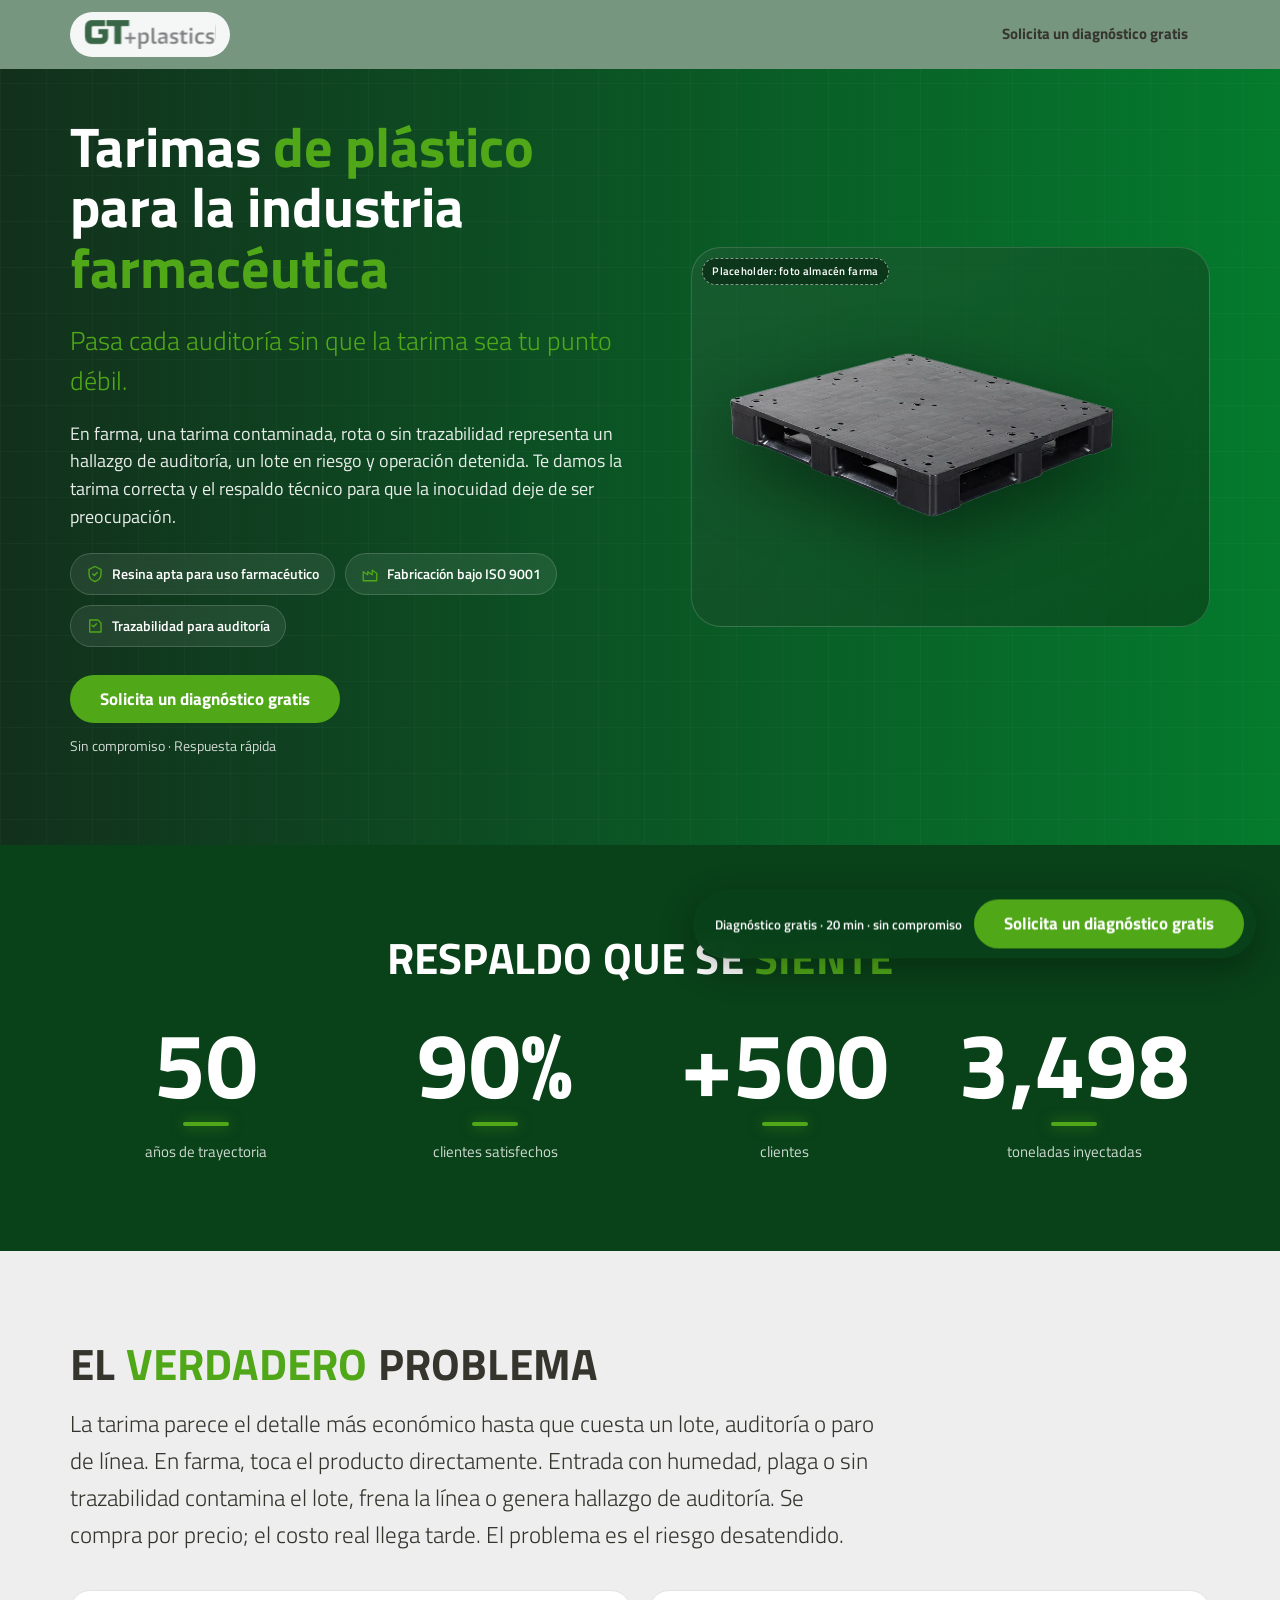
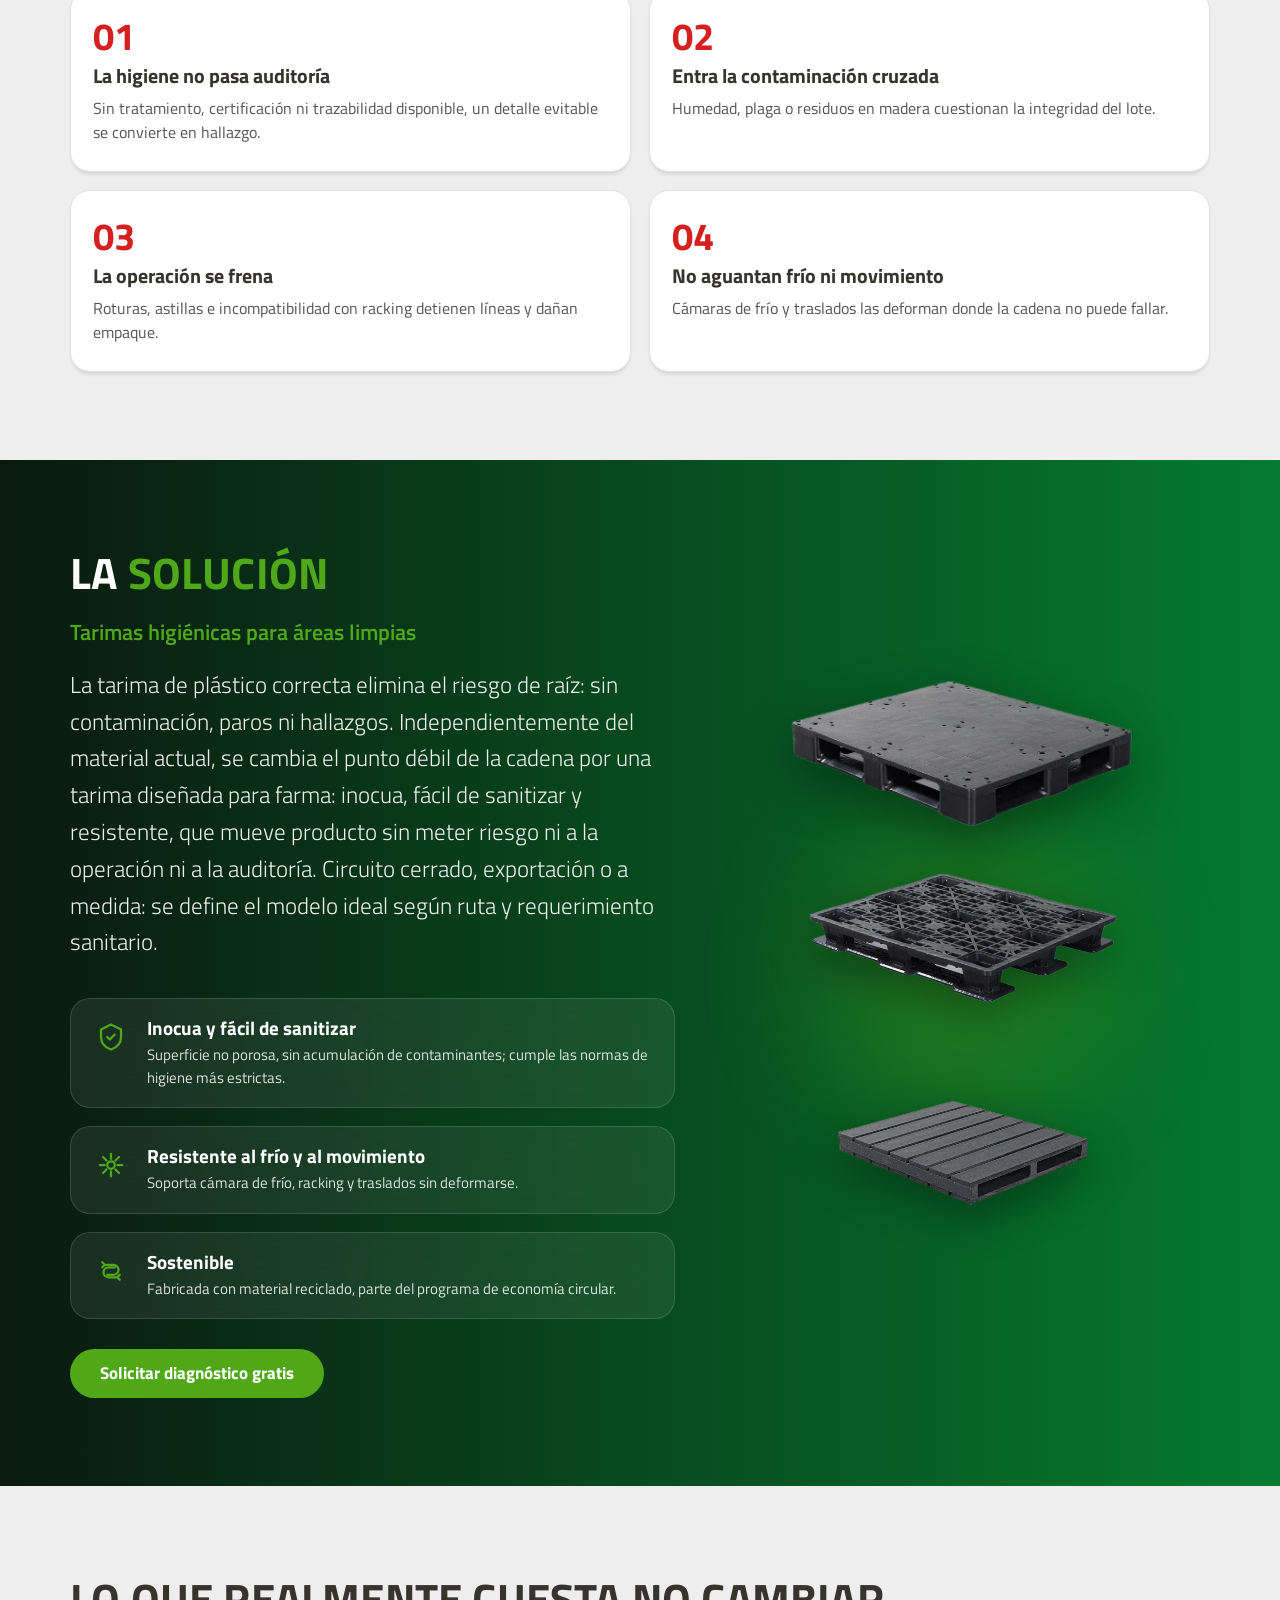
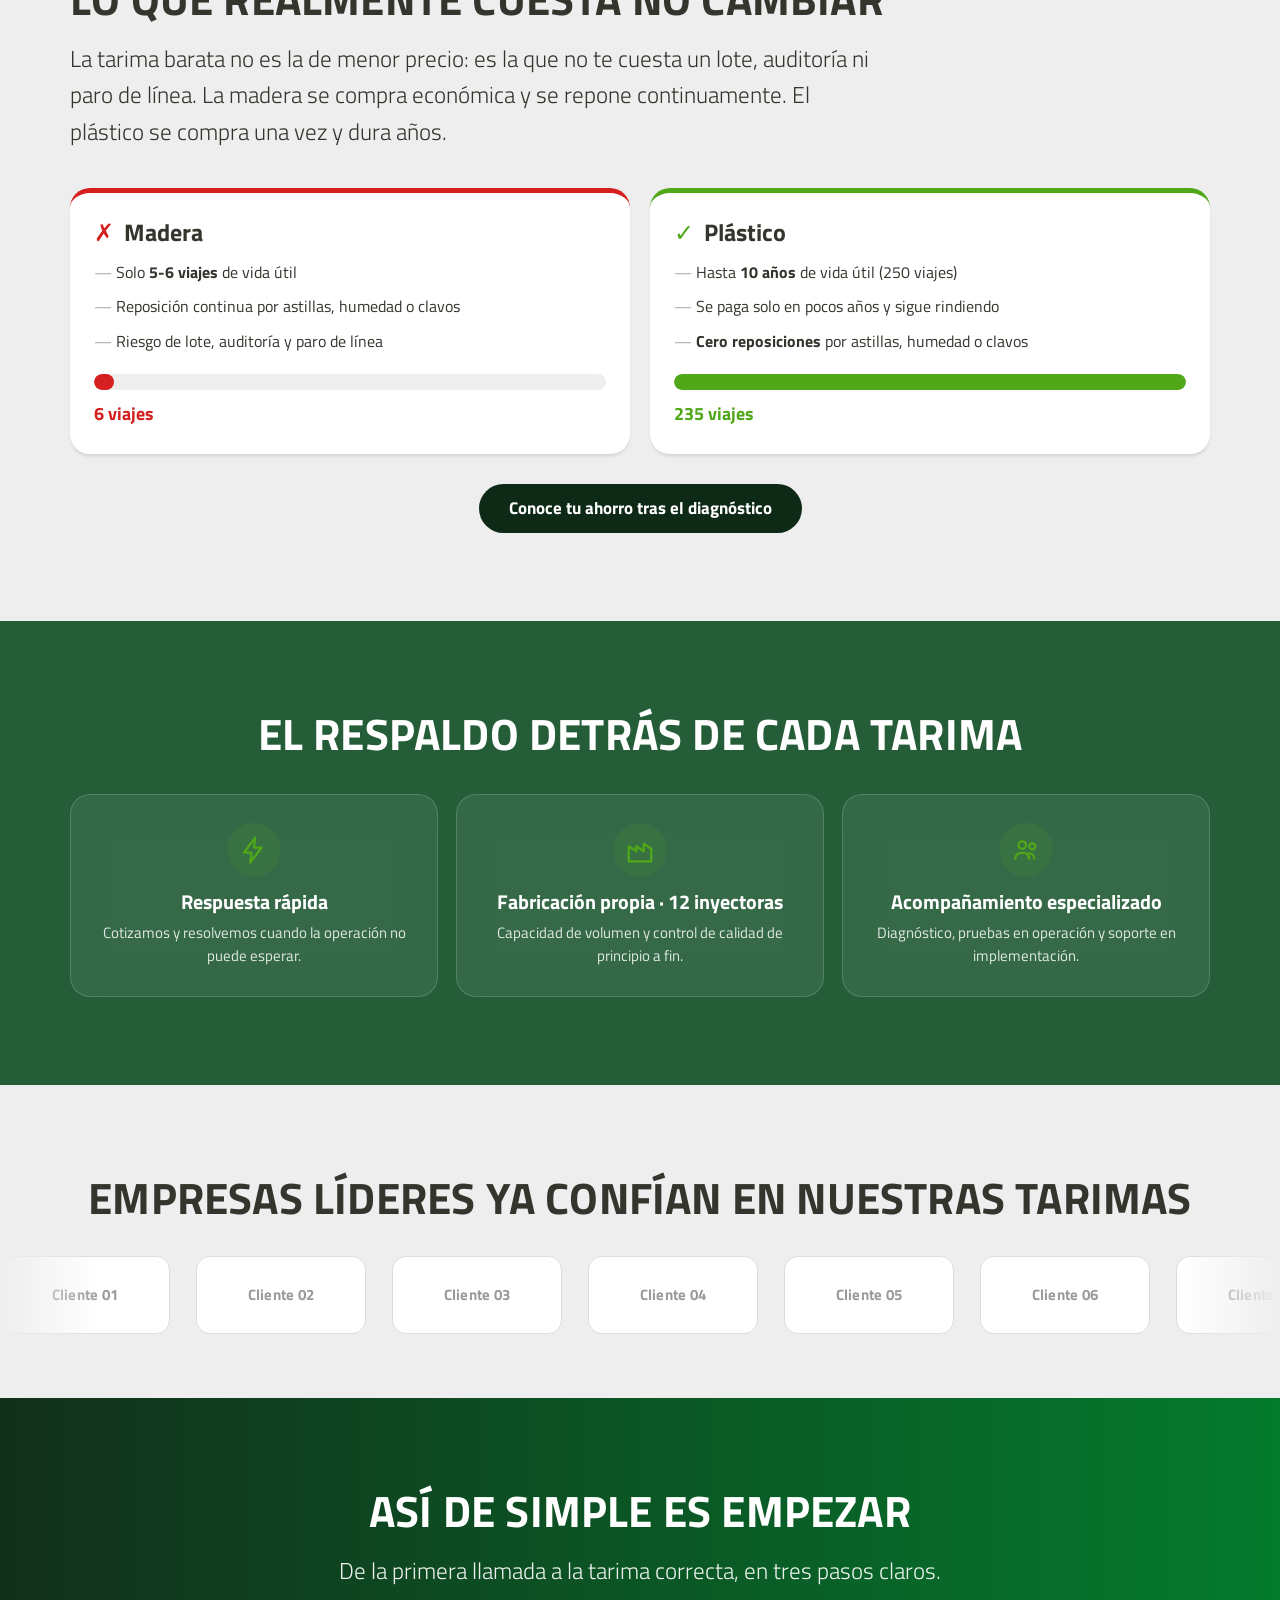
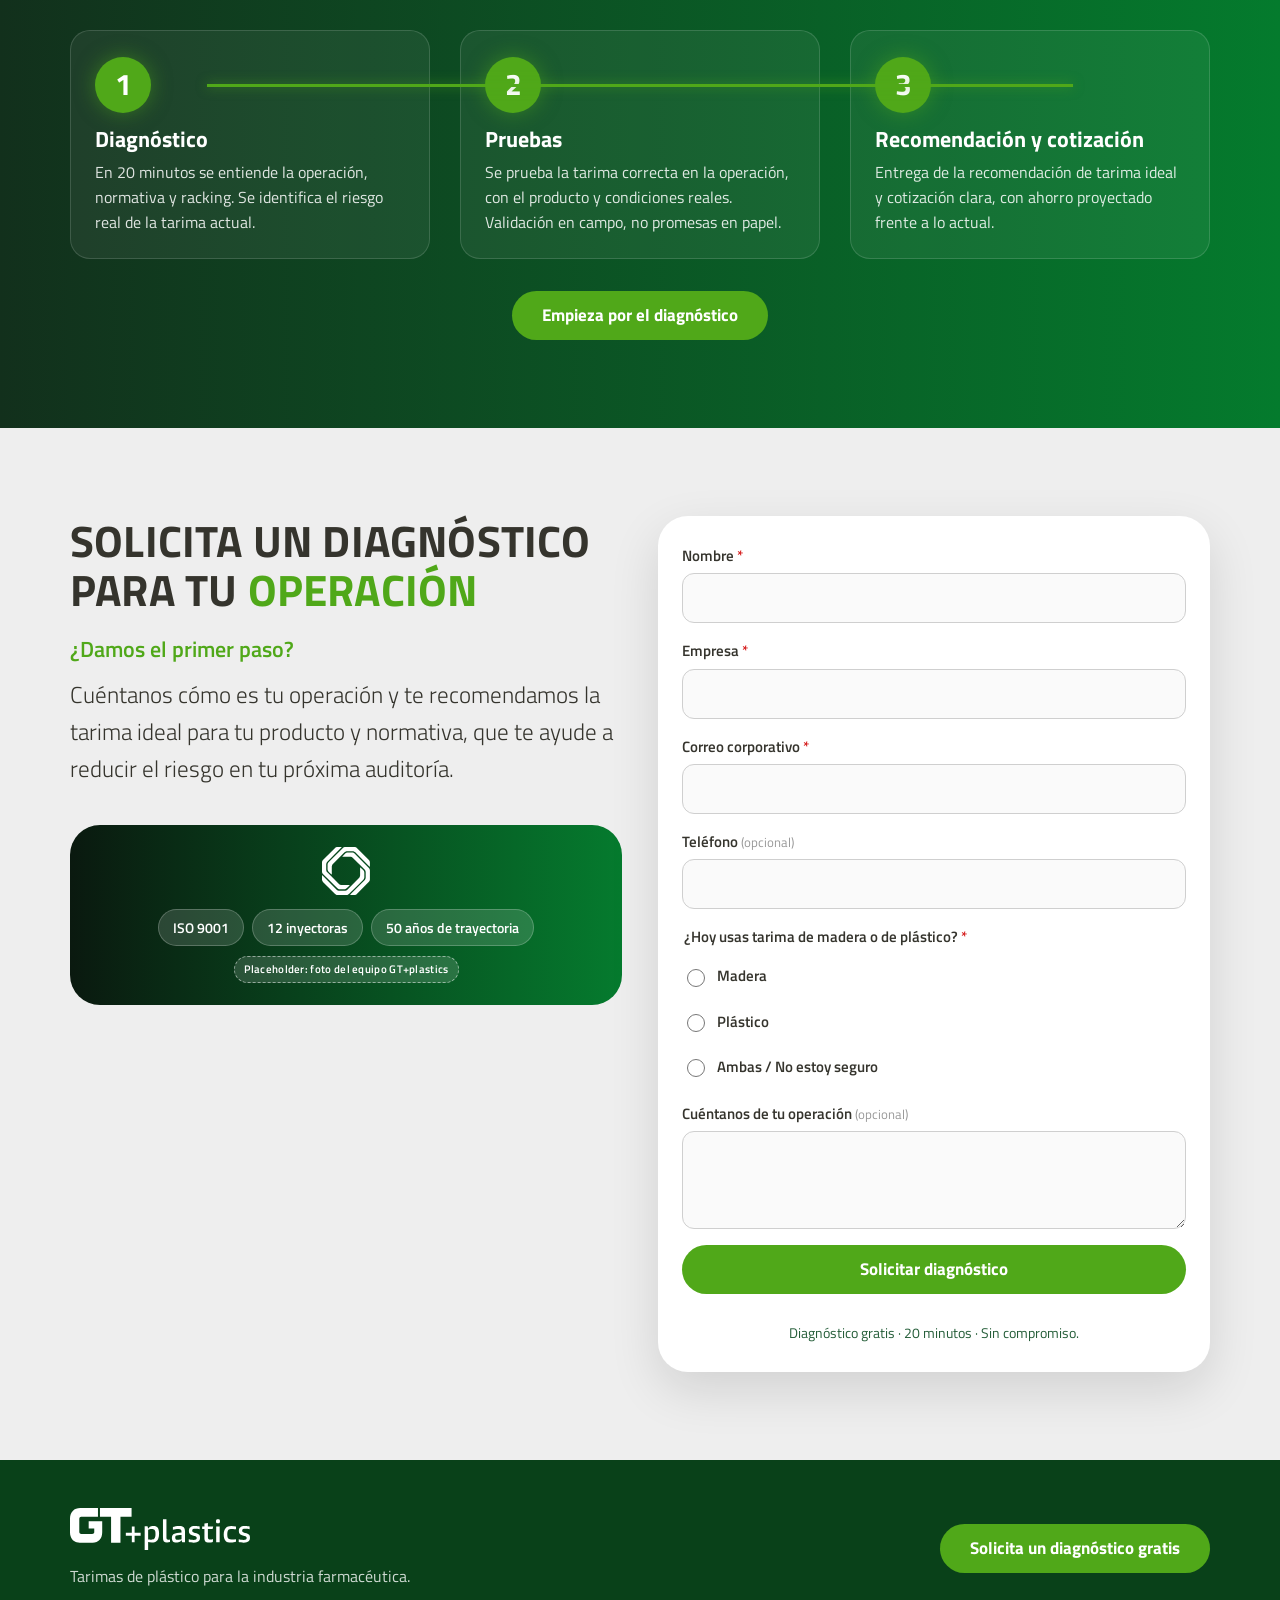
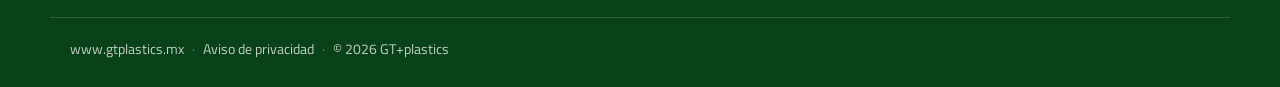
==== index.html @ 56305c07 "Sitio de prueba: gt-plastics-landing-farma" ====
<!DOCTYPE html>
<html lang="es-MX">
<head>
<meta charset="UTF-8">
<meta name="viewport" content="width=device-width, initial-scale=1.0">

<!-- SEO -->
<title>Tarimas de Plástico para Farma | GT+plastics</title>
<meta name="description" content="Tarimas plásticas para farma: inocuas, fáciles de sanitizar y listas para auditoría. Reduce el riesgo en tu operación. Solicita tu diagnóstico gratis.">
<link rel="canonical" href="https://gtplastics.mx/es/tarimas-plasticas-farmaceutica">

<!-- Open Graph / Twitter -->
<meta property="og:type" content="website">
<meta property="og:title" content="Tarimas de Plástico para Farma | GT+plastics">
<meta property="og:description" content="Tarimas plásticas para farma: inocuas, fáciles de sanitizar y listas para auditoría. Reduce el riesgo en tu operación. Solicita tu diagnóstico gratis.">
<meta property="og:url" content="https://gtplastics.mx/es/tarimas-plasticas-farmaceutica">
<!-- OG image PENDIENTE: arte final. Provisional = banner del design system -->
<meta property="og:image" content="https://gtplastics.mx/assets/og-image.png">
<meta property="og:locale" content="es_MX">
<meta name="twitter:card" content="summary_large_image">

<!-- Favicon (isotipo GT Plastics) -->
<link rel="icon" type="image/svg+xml" href="assets/favicon.svg">

<!-- Fuentes -->
<link rel="preconnect" href="https://fonts.googleapis.com">
<link rel="preconnect" href="https://fonts.gstatic.com" crossorigin>
<link href="https://fonts.googleapis.com/css2?family=Titillium+Web:wght@300;400;600;700&display=swap" rel="stylesheet">

<!-- Estilos -->
<link rel="stylesheet" href="assets/styles.css">

<!-- Preload de la tarima del hero (LCP) -->
<link rel="preload" as="image" href="assets/tarima-cerrada.webp" type="image/webp">

<!-- Schema JSON-LD: Organization + Service -->
<script type="application/ld+json">
{
  "@context": "https://schema.org",
  "@graph": [
    {
      "@type": "Organization",
      "name": "GT+plastics",
      "url": "https://gtplastics.mx",
      "logo": "https://gtplastics.mx/assets/logo-header.svg"
    },
    {
      "@type": "Service",
      "name": "Diagnóstico de tarimas para farma",
      "serviceType": "Tarimas de plástico para la industria farmacéutica",
      "provider": { "@type": "Organization", "name": "GT+plastics" },
      "areaServed": { "@type": "Country", "name": "México" }
    }
  ]
}
</script>
</head>
<body>

<!-- ============ HEADER (sticky, translúcido, solo logo + CTA) ============ -->
<header class="site-header" id="site-header">
  <div class="container header-inner">
    <a href="#top" class="header-logo" aria-label="GT+plastics — inicio">
      <img src="assets/logo-header.svg" alt="GT+plastics" width="132" height="29" decoding="async">
    </a>
    <a href="#diagnostico" class="btn btn--pill btn--header js-cta"><span class="btn--header__full">Solicita un diagnóstico gratis</span><span class="btn--header__short">Diagnóstico gratis</span></a>
  </div>
</header>

<main id="top">

  <!-- ===================== 1. HERO (Attention) — OSCURO ===================== -->
  <section class="hero section--dark" id="hero">
    <div class="hero__bg" aria-hidden="true"></div>
    <div class="container hero__grid">
      <div class="hero__copy reveal">
        <!-- H1 semántico con keyword completa; display resalta FARMACÉUTICA -->
        <h1 class="hero__title">
          Tarimas <span class="hl">de plástico</span> para la industria <span class="hl">farmacéutica</span>
        </h1>
        <p class="hero__lead">Pasa cada auditoría sin que la tarima sea tu punto débil.</p>
        <p class="hero__body">
          En farma, una tarima contaminada, rota o sin trazabilidad representa un hallazgo de
          auditoría, un lote en riesgo y operación detenida. Te damos la tarima correcta y el
          respaldo técnico para que la inocuidad deje de ser preocupación.
        </p>

        <ul class="badges" aria-label="Respaldos">
          <li class="badge">
            <svg class="badge__ico" viewBox="0 0 24 24" aria-hidden="true"><path d="M12 2l8 4v6c0 5-3.4 8.4-8 10-4.6-1.6-8-5-8-10V6l8-4z" fill="none" stroke="currentColor" stroke-width="1.8"/><path d="M9 12l2 2 4-4" fill="none" stroke="currentColor" stroke-width="1.8" stroke-linecap="round" stroke-linejoin="round"/></svg>
            Resina apta para uso farmacéutico
          </li>
          <li class="badge">
            <svg class="badge__ico" viewBox="0 0 24 24" aria-hidden="true"><path d="M3 21V9l6 4V9l6 4V7l6 4v10z" fill="none" stroke="currentColor" stroke-width="1.8" stroke-linejoin="round"/></svg>
            Fabricación bajo ISO 9001
          </li>
          <li class="badge">
            <svg class="badge__ico" viewBox="0 0 24 24" aria-hidden="true"><path d="M5 4h11l4 4v12H5z" fill="none" stroke="currentColor" stroke-width="1.8" stroke-linejoin="round"/><path d="M8 11l2 2 4-4" fill="none" stroke="currentColor" stroke-width="1.8" stroke-linecap="round" stroke-linejoin="round"/></svg>
            Trazabilidad para auditoría
          </li>
        </ul>

        <div class="hero__cta">
          <a href="#diagnostico" class="btn btn--pill btn--lima js-cta">Solicita un diagnóstico gratis</a>
          <!-- microcopy nuevo — confirmar -->
          <p class="cta-micro">Sin compromiso · Respuesta rápida</p>
        </div>
      </div>

      <div class="hero__visual reveal">
        <!-- PLACEHOLDER: foto de almacén farmacéutico limpio (no está en design system).
             Mientras, marco verde glassmorphism con la tarima real como héroe. -->
        <div class="hero__photo" role="img" aria-label="Almacén farmacéutico con tarimas de plástico para áreas limpias">
          <span class="ph-tag">Placeholder: foto almacén farma</span>
          <picture>
            <source srcset="assets/tarima-cerrada.webp" type="image/webp">
            <img class="hero__tarima" src="assets/tarima-cerrada.png"
                 alt="Tarima de plástico cerrada para industria farmacéutica"
                 width="640" height="480" decoding="async" fetchpriority="high">
          </picture>
        </div>
      </div>
    </div>
  </section>

  <!-- ===================== 2. STATS (Interest) — OSCURO ===================== -->
  <section class="stats section--dark-solid" aria-labelledby="stats-title">
    <div class="container">
      <h2 id="stats-title" class="section-title section-title--center">RESPALDO QUE SE <span class="hl">SIENTE</span></h2>
      <ul class="stats__grid">
        <li class="stat reveal">
          <span class="stat__num" data-count="50" data-suffix="">0</span>
          <span class="stat__label">años de trayectoria</span>
        </li>
        <li class="stat reveal">
          <span class="stat__num" data-count="90" data-suffix="%">0</span>
          <span class="stat__label">clientes satisfechos</span>
        </li>
        <li class="stat reveal">
          <span class="stat__num" data-count="500" data-prefix="+">0</span>
          <span class="stat__label">clientes</span>
        </li>
        <li class="stat reveal">
          <span class="stat__num" data-count="3500" data-format="thousands">0</span>
          <span class="stat__label">toneladas inyectadas</span>
        </li>
        <!-- PENDIENTE (confirmar con cliente): % tarimas recicladas · nº industrias · nº países.
             No se publican hasta confirmar (regla del blueprint M2). -->
      </ul>
    </div>
  </section>

  <!-- ===================== 3. DOLOR (Interest/Desire) — CLARO ===================== -->
  <section class="pain section--light" aria-labelledby="pain-title">
    <div class="container">
      <h2 id="pain-title" class="section-title reveal">EL <span class="hl">VERDADERO</span> PROBLEMA</h2>
      <p class="lead reveal">
        La tarima parece el detalle más económico hasta que cuesta un lote, auditoría o paro de línea.
        En farma, toca el producto directamente. Entrada con humedad, plaga o sin trazabilidad contamina
        el lote, frena la línea o genera hallazgo de auditoría. Se compra por precio; el costo real llega
        tarde. El problema es el riesgo desatendido.
      </p>

      <div class="cards cards--4">
        <article class="pain-card reveal">
          <span class="pain-card__num">01</span>
          <h3 class="pain-card__title">La higiene no pasa auditoría</h3>
          <p>Sin tratamiento, certificación ni trazabilidad disponible, un detalle evitable se convierte en hallazgo.</p>
        </article>
        <article class="pain-card reveal">
          <span class="pain-card__num">02</span>
          <h3 class="pain-card__title">Entra la contaminación cruzada</h3>
          <p>Humedad, plaga o residuos en madera cuestionan la integridad del lote.</p>
        </article>
        <article class="pain-card reveal">
          <span class="pain-card__num">03</span>
          <h3 class="pain-card__title">La operación se frena</h3>
          <p>Roturas, astillas e incompatibilidad con racking detienen líneas y dañan empaque.</p>
        </article>
        <article class="pain-card reveal">
          <span class="pain-card__num">04</span>
          <h3 class="pain-card__title">No aguantan frío ni movimiento</h3>
          <p>Cámaras de frío y traslados las deforman donde la cadena no puede fallar.</p>
        </article>
      </div>
    </div>
  </section>

  <!-- ===================== 4. SOLUCIÓN (Desire) — OSCURO ===================== -->
  <section class="solution section--grad2" aria-labelledby="sol-title">
    <div class="container solution__grid">
      <div class="solution__copy">
        <h2 id="sol-title" class="section-title reveal">LA <span class="hl">SOLUCIÓN</span></h2>
        <p class="section-subtitle reveal">Tarimas higiénicas para áreas limpias</p>
        <p class="lead lead--on-dark reveal">
          La tarima de plástico correcta elimina el riesgo de raíz: sin contaminación, paros ni hallazgos.
          Independientemente del material actual, se cambia el punto débil de la cadena por una tarima
          diseñada para farma: inocua, fácil de sanitizar y resistente, que mueve producto sin meter riesgo
          ni a la operación ni a la auditoría. Circuito cerrado, exportación o a medida: se define el modelo
          ideal según ruta y requerimiento sanitario.
        </p>

        <div class="benefits">
          <article class="benefit reveal">
            <span class="benefit__ico" aria-hidden="true">
              <svg viewBox="0 0 24 24"><path d="M12 2l8 4v6c0 5-3.4 8.4-8 10-4.6-1.6-8-5-8-10V6l8-4z" fill="none" stroke="currentColor" stroke-width="1.8"/><path d="M9 12l2 2 4-4" fill="none" stroke="currentColor" stroke-width="1.8" stroke-linecap="round" stroke-linejoin="round"/></svg>
            </span>
            <div>
              <h3 class="benefit__title">Inocua y fácil de sanitizar</h3>
              <p>Superficie no porosa, sin acumulación de contaminantes; cumple las normas de higiene más estrictas.</p>
            </div>
          </article>
          <article class="benefit reveal">
            <span class="benefit__ico" aria-hidden="true">
              <svg viewBox="0 0 24 24"><path d="M12 3v4M12 17v4M3 12h4M17 12h4M5.6 5.6l2.8 2.8M15.6 15.6l2.8 2.8M18.4 5.6l-2.8 2.8M8.4 15.6l-2.8 2.8" fill="none" stroke="currentColor" stroke-width="1.8" stroke-linecap="round"/><circle cx="12" cy="12" r="3" fill="none" stroke="currentColor" stroke-width="1.8"/></svg>
            </span>
            <div>
              <h3 class="benefit__title">Resistente al frío y al movimiento</h3>
              <p>Soporta cámara de frío, racking y traslados sin deformarse.</p>
            </div>
          </article>
          <article class="benefit reveal">
            <span class="benefit__ico" aria-hidden="true">
              <svg viewBox="0 0 24 24"><path d="M7 7h7a4 4 0 0 1 0 8H9m-2-8L5 5m2 2L5 9m12 8H10a4 4 0 0 1 0-8h5m2 8l2 2m-2-2l2-2" fill="none" stroke="currentColor" stroke-width="1.8" stroke-linecap="round" stroke-linejoin="round"/></svg>
            </span>
            <div>
              <h3 class="benefit__title">Sostenible</h3>
              <p>Fabricada con material reciclado, parte del programa de economía circular.</p>
            </div>
          </article>
        </div>

        <a href="#diagnostico" class="btn btn--pill btn--lima js-cta reveal">Solicitar diagnóstico gratis</a>
      </div>

      <div class="solution__visual reveal" aria-hidden="false">
        <figure class="tarima-stack">
          <picture>
            <source srcset="assets/tarima-cerrada.webp" type="image/webp">
            <img src="assets/tarima-cerrada.png" alt="Tarima plástica cerrada para circuito cerrado e higiene" width="360" height="270" loading="lazy" decoding="async">
          </picture>
          <picture>
            <source srcset="assets/tarima-calada.webp" type="image/webp">
            <img src="assets/tarima-calada.png" alt="Tarima plástica calada con traversa para exportación" width="360" height="270" loading="lazy" decoding="async">
          </picture>
          <picture>
            <source srcset="assets/tarima-eco.webp" type="image/webp">
            <img src="assets/tarima-eco.png" alt="Ecotarima de plástico reciclado, opción sostenible y a medida" width="360" height="270" loading="lazy" decoding="async">
          </picture>
        </figure>
      </div>
    </div>
  </section>

  <!-- ===================== 5. ROI (Desire) — CLARO ===================== -->
  <section class="roi section--light" aria-labelledby="roi-title">
    <div class="container">
      <h2 id="roi-title" class="section-title reveal">LO QUE REALMENTE CUESTA NO CAMBIAR</h2>
      <p class="lead reveal">
        La tarima barata no es la de menor precio: es la que no te cuesta un lote, auditoría ni paro de
        línea. La madera se compra económica y se repone continuamente. El plástico se compra una vez y dura años.
      </p>

      <div class="roi__compare">
        <div class="roi-col roi-col--bad reveal">
          <h3 class="roi-col__head"><span class="mark mark--x" aria-hidden="true">✗</span> Madera</h3>
          <ul class="roi-list">
            <li>Solo <strong>5-6 viajes</strong> de vida útil</li>
            <li>Reposición continua por astillas, humedad o clavos</li>
            <li>Riesgo de lote, auditoría y paro de línea</li>
          </ul>
          <div class="roi-bar" aria-hidden="true"><span class="roi-bar__fill roi-bar__fill--wood" data-bar="6"></span></div>
          <p class="roi-bar__cap"><span class="roi-bar__cap-num" data-count="6">0</span> viajes</p>
        </div>

        <div class="roi-col roi-col--good reveal">
          <h3 class="roi-col__head"><span class="mark mark--check" aria-hidden="true">✓</span> Plástico</h3>
          <ul class="roi-list">
            <li>Hasta <strong>10 años</strong> de vida útil (250 viajes)</li>
            <li>Se paga solo en pocos años y sigue rindiendo</li>
            <li><strong>Cero reposiciones</strong> por astillas, humedad o clavos</li>
          </ul>
          <div class="roi-bar" aria-hidden="true"><span class="roi-bar__fill roi-bar__fill--plastic" data-bar="250"></span></div>
          <p class="roi-bar__cap"><span class="roi-bar__cap-num" data-count="250">0</span> viajes</p>
        </div>
      </div>

      <div class="roi__cta reveal">
        <a href="#diagnostico" class="btn btn--pill btn--dark js-cta">Conoce tu ahorro tras el diagnóstico</a>
      </div>
    </div>
  </section>

  <!-- ===================== 6. RESPALDO DE FÁBRICA (Desire) — OSCURO ===================== -->
  <section class="backing section--dark-medium" aria-labelledby="back-title">
    <div class="container">
      <h2 id="back-title" class="section-title section-title--center reveal">EL RESPALDO DETRÁS DE CADA TARIMA</h2>
      <div class="cards cards--3">
        <article class="glass-card reveal">
          <span class="glass-card__ico" aria-hidden="true">
            <svg viewBox="0 0 24 24"><path d="M13 2L4 14h6l-1 8 9-12h-6l1-8z" fill="none" stroke="currentColor" stroke-width="1.8" stroke-linejoin="round"/></svg>
          </span>
          <h3 class="glass-card__title">Respuesta rápida</h3>
          <p>Cotizamos y resolvemos cuando la operación no puede esperar.</p>
        </article>
        <article class="glass-card reveal">
          <span class="glass-card__ico" aria-hidden="true">
            <svg viewBox="0 0 24 24"><path d="M3 21V9l6 4V9l6 4V7l6 4v10z" fill="none" stroke="currentColor" stroke-width="1.8" stroke-linejoin="round"/></svg>
          </span>
          <h3 class="glass-card__title">Fabricación propia · 12 inyectoras</h3>
          <p>Capacidad de volumen y control de calidad de principio a fin.</p>
        </article>
        <article class="glass-card reveal">
          <span class="glass-card__ico" aria-hidden="true">
            <svg viewBox="0 0 24 24"><circle cx="9" cy="8" r="3" fill="none" stroke="currentColor" stroke-width="1.8"/><circle cx="17" cy="9" r="2.4" fill="none" stroke="currentColor" stroke-width="1.8"/><path d="M3.5 19c0-3 2.5-5 5.5-5s5.5 2 5.5 5M14.5 14.5c2.4.3 4 2.3 4 4.5" fill="none" stroke="currentColor" stroke-width="1.8" stroke-linecap="round"/></svg>
          </span>
          <h3 class="glass-card__title">Acompañamiento especializado</h3>
          <p>Diagnóstico, pruebas en operación y soporte en implementación.</p>
        </article>
      </div>
    </div>
  </section>

  <!-- ===================== 7. CLIENTES (Desire / prueba social) — CLARO ===================== -->
  <section class="clients section--light" aria-labelledby="clients-title">
    <div class="container">
      <h2 id="clients-title" class="section-title section-title--center reveal">Empresas líderes ya confían en nuestras tarimas</h2>
    </div>
    <!-- PLACEHOLDER: logos de clientes reales (6-10) PENDIENTES de confirmar con cliente.
         Marquee con slots en gris hasta recibirlos. -->
    <div class="marquee" aria-label="Clientes (logos de muestra — pendientes de confirmar)">
      <div class="marquee__track">
        <span class="logo-slot">Cliente 01</span>
        <span class="logo-slot">Cliente 02</span>
        <span class="logo-slot">Cliente 03</span>
        <span class="logo-slot">Cliente 04</span>
        <span class="logo-slot">Cliente 05</span>
        <span class="logo-slot">Cliente 06</span>
        <span class="logo-slot">Cliente 07</span>
        <span class="logo-slot">Cliente 08</span>
        <!-- duplicado para loop continuo -->
        <span class="logo-slot" aria-hidden="true">Cliente 01</span>
        <span class="logo-slot" aria-hidden="true">Cliente 02</span>
        <span class="logo-slot" aria-hidden="true">Cliente 03</span>
        <span class="logo-slot" aria-hidden="true">Cliente 04</span>
        <span class="logo-slot" aria-hidden="true">Cliente 05</span>
        <span class="logo-slot" aria-hidden="true">Cliente 06</span>
        <span class="logo-slot" aria-hidden="true">Cliente 07</span>
        <span class="logo-slot" aria-hidden="true">Cliente 08</span>
      </div>
    </div>
  </section>

  <!-- ===================== 8. PROCESO (Action) — OSCURO ===================== -->
  <section class="process section--grad1" aria-labelledby="proc-title">
    <div class="container">
      <h2 id="proc-title" class="section-title section-title--center reveal">ASÍ DE SIMPLE ES EMPEZAR</h2>
      <p class="lead lead--on-dark lead--center reveal">De la primera llamada a la tarima correcta, en tres pasos claros.</p>

      <ol class="steps">
        <li class="step reveal">
          <span class="step__num">1</span>
          <h3 class="step__title">Diagnóstico</h3>
          <p>En 20 minutos se entiende la operación, normativa y racking. Se identifica el riesgo real de la tarima actual.</p>
        </li>
        <li class="step reveal">
          <span class="step__num">2</span>
          <h3 class="step__title">Pruebas</h3>
          <p>Se prueba la tarima correcta en la operación, con el producto y condiciones reales. Validación en campo, no promesas en papel.</p>
        </li>
        <li class="step reveal">
          <span class="step__num">3</span>
          <h3 class="step__title">Recomendación y cotización</h3>
          <p>Entrega de la recomendación de tarima ideal y cotización clara, con ahorro proyectado frente a lo actual.</p>
        </li>
      </ol>

      <div class="process__cta reveal">
        <a href="#diagnostico" class="btn btn--pill btn--lima js-cta">Empieza por el diagnóstico</a>
      </div>
    </div>
  </section>

  <!-- ===================== 9. FORMULARIO (Action) — CLARO ===================== -->
  <section class="form-section section--light" id="diagnostico" aria-labelledby="form-title">
    <div class="container form-grid">
      <div class="form-copy reveal">
        <h2 id="form-title" class="section-title">SOLICITA UN DIAGNÓSTICO PARA TU <span class="hl">OPERACIÓN</span></h2>
        <p class="form-subtitle">¿Damos el primer paso?</p>
        <p class="lead">
          Cuéntanos cómo es tu operación y te recomendamos la tarima ideal para tu producto y normativa,
          que te ayude a reducir el riesgo en tu próxima auditoría.
        </p>

        <!-- Mientras no hay foto del personal: banda verde + isotipo + badges de respaldo -->
        <!-- PLACEHOLDER: foto del personal de GT+plastics (confirmar disponibilidad) -->
        <div class="form-aside">
          <img src="assets/favicon.svg" alt="" width="48" height="48" class="form-aside__iso" aria-hidden="true">
          <ul class="form-aside__badges">
            <li>ISO 9001</li>
            <li>12 inyectoras</li>
            <li>50 años de trayectoria</li>
          </ul>
          <span class="ph-tag ph-tag--inline">Placeholder: foto del equipo GT+plastics</span>
        </div>
      </div>

      <div class="form-card reveal">
        <!-- HubSpot Portal ID / Form ID PENDIENTE.
             Cuando exista el portal, reemplazar este <form> por el embed de HubSpot.
             El campo de calificación mapea a la propiedad HubSpot: tipo_de_tarima_actual -->
        <form id="diagnostico-form" class="diag-form" novalidate>
          <div class="field">
            <label for="f-nombre">Nombre <span class="req">*</span></label>
            <input type="text" id="f-nombre" name="nombre" autocomplete="name" required>
          </div>
          <div class="field">
            <label for="f-empresa">Empresa <span class="req">*</span></label>
            <input type="text" id="f-empresa" name="empresa" autocomplete="organization" required>
          </div>
          <div class="field">
            <label for="f-email">Correo corporativo <span class="req">*</span></label>
            <input type="email" id="f-email" name="email" autocomplete="email" required>
          </div>
          <div class="field">
            <label for="f-telefono">Teléfono <span class="opt">(opcional)</span></label>
            <input type="tel" id="f-telefono" name="telefono" autocomplete="tel">
          </div>

          <fieldset class="field field--radio">
            <legend>¿Hoy usas tarima de madera o de plástico? <span class="req">*</span></legend>
            <label class="radio"><input type="radio" name="tipo_de_tarima_actual" value="madera" required> Madera</label>
            <label class="radio"><input type="radio" name="tipo_de_tarima_actual" value="plastico"> Plástico</label>
            <label class="radio"><input type="radio" name="tipo_de_tarima_actual" value="ambas_no_seguro"> Ambas / No estoy seguro</label>
          </fieldset>

          <div class="field">
            <label for="f-mensaje">Cuéntanos de tu operación <span class="opt">(opcional)</span></label>
            <textarea id="f-mensaje" name="mensaje" rows="3"></textarea>
          </div>

          <button type="submit" class="btn btn--pill btn--lima btn--block">Solicitar diagnóstico</button>
          <!-- microcopy nuevo — confirmar -->
          <p class="cta-micro cta-micro--dark">Diagnóstico gratis · 20 minutos · Sin compromiso.</p>

          <p class="form-status" id="form-status" role="status" aria-live="polite" hidden></p>
        </form>
      </div>
    </div>
  </section>

</main>

<!-- ===================== FOOTER — OSCURO ===================== -->
<footer class="site-footer section--dark-solid">
  <div class="container footer-grid">
    <div class="footer-brand">
      <!-- Logo GT Plastics en BLANCO (versión del design system) sobre fondo oscuro -->
      <img src="assets/logo-gtplastics-blanco.svg" alt="GT+plastics" width="180" height="42">
      <p class="footer-tagline">Tarimas de plástico para la industria farmacéutica.</p>
    </div>
    <div class="footer-cta">
      <a href="#diagnostico" class="btn btn--pill btn--lima js-cta">Solicita un diagnóstico gratis</a>
    </div>
  </div>
  <div class="container footer-bottom">
    <a href="https://www.gtplastics.mx" class="footer-link">www.gtplastics.mx</a>
    <span class="footer-sep" aria-hidden="true">·</span>
    <!-- Enlace de aviso de privacidad PENDIENTE de URL real -->
    <a href="#" class="footer-link">Aviso de privacidad</a>
    <span class="footer-sep" aria-hidden="true">·</span>
    <span class="footer-copy">© <span id="year">2026</span> GT+plastics</span>
  </div>
</footer>

<!-- Sticky CTA (móvil: barra inferior / desktop: botón flotante) -->
<div class="sticky-cta" id="sticky-cta" hidden>
  <span class="sticky-cta__text">Diagnóstico gratis · 20 min · sin compromiso</span>
  <a href="#diagnostico" class="btn btn--pill btn--lima js-cta">Solicita un diagnóstico gratis</a>
</div>

<script src="assets/script.js" defer></script>
</body>
</html>
---- assets/styles.css ----
/* ============================================================
   GT+plastics — Landing Farma · estilos (mobile-first)
   Tokens del design system GT Plastics (Figma RzJPTqoQQEU1ja8iRhTpJf)
   ============================================================ */

:root {
  /* Paleta */
  --gt-verde-oscuro: #094119;
  --gt-verde-medio:  #245D38;
  --gt-acento:       #50A819;
  --gt-blanco:       #FFFFFF;
  --gt-gris-oscuro:  #35342D;
  --gt-gris-claro:   #EEEEEE;
  --gt-verde-profundo:#12301C;
  --gt-verde-cta-fill:#0F2917;
  --gt-rojo-negativo:#D61F1F;

  --gt-grad-fondo-1: linear-gradient(-90deg, #047B2D 0%, #12301C 100%);
  --gt-grad-fondo-2: linear-gradient(90deg, #0A190F 0%, #057B2E 100%);

  --gt-font: 'Titillium Web', system-ui, -apple-system, Segoe UI, Roboto, sans-serif;
  --gt-radius-sm: 20px;
  --gt-radius-md: 30px;
  --gt-radius-pill: 50px;
  --gt-shadow-card: 0 4px 4px -2px rgba(19,25,39,.08), 0 2px 4px -2px rgba(19,25,39,.12);

  --maxw: 1180px;
}

/* ---------- Reset ligero ---------- */
*, *::before, *::after { box-sizing: border-box; }
html { scroll-behavior: smooth; -webkit-text-size-adjust: 100%; }
body {
  margin: 0;
  font-family: var(--gt-font);
  font-weight: 400;
  font-size: 18px;
  line-height: 1.55;
  color: var(--gt-gris-oscuro);
  background: var(--gt-blanco);
  overflow-x: hidden;
}
img { max-width: 100%; height: auto; display: block; }
a { color: inherit; text-decoration: none; }
ul, ol { margin: 0; padding: 0; list-style: none; }
h1, h2, h3 { margin: 0 0 .4em; line-height: 1.12; font-weight: 700; }
p { margin: 0 0 1em; }

.container { width: 100%; max-width: var(--maxw); margin-inline: auto; padding-inline: 20px; }

/* Palabra clave resaltada */
.hl { color: var(--gt-acento); }

/* ---------- Secciones / fondos ---------- */
section { padding-block: 64px; position: relative; }
.section--dark        { background: var(--gt-grad-fondo-1); color: #fff; }
.section--dark-solid  { background: var(--gt-verde-oscuro); color: #fff; }
.section--dark-medium { background: var(--gt-verde-medio); color: #fff; }
.section--grad1       { background: var(--gt-grad-fondo-1); color: #fff; }
.section--grad2       { background: var(--gt-grad-fondo-2); color: #fff; }
.section--light       { background: var(--gt-gris-claro); color: var(--gt-gris-oscuro); }

.section-title {
  font-size: clamp(28px, 4.6vw, 44px);
  letter-spacing: .2px;
  text-transform: uppercase;
}
.section-title--center { text-align: center; }
.section-subtitle { font-weight: 600; color: var(--gt-acento); margin-bottom: .8em; font-size: clamp(18px,2.4vw,22px); }

.lead {
  font-weight: 300;
  font-size: clamp(18px, 2.4vw, 23px);
  line-height: 1.6;
  max-width: 62ch;
  margin-bottom: 1.6em;
}
.lead--on-dark { color: rgba(255,255,255,.92); }
.lead--center { margin-inline: auto; text-align: center; }

/* ---------- Botones píldora ---------- */
.btn {
  display: inline-flex; align-items: center; justify-content: center;
  gap: .5em;
  font-family: var(--gt-font); font-weight: 700; font-size: 17px;
  line-height: 1.1; text-align: center;
  border: 0; cursor: pointer;
  padding: 15px 30px;
  border-radius: var(--gt-radius-pill);
  transition: transform .18s ease, box-shadow .18s ease, background-color .18s ease, filter .18s ease;
  -webkit-tap-highlight-color: transparent;
}
.btn--pill { border-radius: var(--gt-radius-pill); }
.btn--lima { background: var(--gt-acento); color: #fff; }
.btn--lima:hover, .btn--lima:focus-visible {
  filter: brightness(1.07);
  box-shadow: 0 0 0 4px rgba(80,168,25,.28), 0 8px 22px rgba(80,168,25,.35);
  transform: translateY(-1px) scale(1.03);
}
.btn--dark { background: var(--gt-verde-cta-fill); color: #fff; }
.btn--dark:hover, .btn--dark:focus-visible { background: var(--gt-verde-oscuro); transform: translateY(-1px) scale(1.03); box-shadow: var(--gt-shadow-card); }
.btn--header { padding: 11px 22px; font-size: 15px; white-space: nowrap; }
/* Móvil: etiqueta corta + padding compacto para no romper a 1 línea (≤390px) */
.btn--header__full { display: none; }
.btn--header__short { display: inline; }
@media (max-width: 400px) { .btn--header { padding: 10px 16px; font-size: 14px; } }
@media (min-width: 480px) {
  .btn--header__full { display: inline; }
  .btn--header__short { display: none; }
}
.btn--block { width: 100%; }
.btn:focus-visible { outline: 3px solid #fff; outline-offset: 2px; }
.section--light .btn:focus-visible { outline-color: var(--gt-verde-oscuro); }

.cta-micro { font-size: 14px; opacity: .82; margin: 12px 0 0; font-weight: 400; }
.cta-micro--dark { color: var(--gt-verde-medio); opacity: 1; text-align: center; }

/* ---------- Header ---------- */
.site-header {
  position: sticky; top: 0; z-index: 50;
  background: rgba(9,65,25,.55);
  backdrop-filter: blur(12px); -webkit-backdrop-filter: blur(12px);
  transition: background-color .25s ease, box-shadow .25s ease;
}
.header-inner { display: flex; align-items: center; justify-content: space-between; gap: 12px; padding-block: 12px; }
.header-logo { display: inline-flex; background: rgba(255,255,255,.92); padding: 8px 14px; border-radius: 40px; }
.header-logo img { width: 120px; height: auto; }
/* Al pasar a fondo claro (scrolled) */
.site-header.is-light { background: rgba(255,255,255,.92); box-shadow: 0 2px 14px rgba(0,0,0,.08); }
.site-header.is-light .header-logo { background: transparent; padding: 8px 0; }

/* ---------- 1. HERO ---------- */
.hero { padding-top: 48px; overflow: hidden; }
.hero__bg {
  position: absolute; inset: -10% 0; pointer-events: none; opacity: .5;
  /* Rejilla técnica generada en CSS (ligera, sin pedir un SVG de 300KB) */
  background-image:
    linear-gradient(rgba(255,255,255,.06) 1px, transparent 1px),
    linear-gradient(90deg, rgba(255,255,255,.06) 1px, transparent 1px);
  background-size: 46px 46px;
  will-change: transform;
}
.hero__grid { display: grid; gap: 36px; position: relative; }
.hero__title { font-size: clamp(32px, 7vw, 56px); line-height: 1.08; text-transform: none; }
.hero__lead { font-weight: 300; font-size: clamp(19px,3vw,26px); color: var(--gt-acento); margin-bottom: .7em; }
.hero__body { font-weight: 400; color: rgba(255,255,255,.9); max-width: 56ch; }

.badges { display: flex; flex-wrap: wrap; gap: 10px; margin: 22px 0 28px; }
.badge {
  display: inline-flex; align-items: center; gap: 8px;
  font-size: 14px; font-weight: 600;
  padding: 9px 15px; border-radius: 40px;
  background: rgba(255,255,255,.08);
  border: 1px solid rgba(255,255,255,.16);
  backdrop-filter: blur(10px); -webkit-backdrop-filter: blur(10px);
  color: #fff;
}
.badge__ico { width: 18px; height: 18px; color: var(--gt-acento); flex: none; }
.hero__cta { margin-top: 6px; }

.hero__photo {
  position: relative;
  border-radius: var(--gt-radius-md);
  background: linear-gradient(135deg, rgba(36,93,56,.5), rgba(9,65,25,.7));
  border: 1px solid rgba(255,255,255,.16);
  padding: 28px;
  display: grid; place-items: center;
  min-height: 280px;
  overflow: hidden;
}
.hero__tarima { max-width: 88%; filter: drop-shadow(0 22px 36px rgba(0,0,0,.45)); }

.ph-tag {
  position: absolute; top: 10px; left: 10px; z-index: 2;
  font-size: 11px; font-weight: 600; letter-spacing: .3px;
  background: rgba(0,0,0,.4); color: #fff; padding: 4px 9px; border-radius: 20px;
  border: 1px dashed rgba(255,255,255,.5);
}
.ph-tag--inline { position: static; display: inline-block; background: rgba(9,65,25,.12); color: var(--gt-verde-oscuro); border-color: rgba(9,65,25,.4); margin-top: 10px; }

/* ---------- 2. STATS ---------- */
.stats__grid { display: grid; grid-template-columns: repeat(2, 1fr); gap: 30px 18px; margin-top: 36px; }
.stat { text-align: center; }
.stat__num {
  display: inline-block; font-weight: 700; line-height: 1;
  font-size: clamp(44px, 11vw, 92px);
  color: #fff;
  position: relative;
}
.stat__num::after {
  content: ""; display: block; width: 46px; height: 4px; margin: 12px auto 0;
  background: var(--gt-acento); border-radius: 4px;
  box-shadow: 0 0 14px rgba(80,168,25,.7);
}
.stat__label { display: block; margin-top: 14px; font-size: 15px; color: rgba(255,255,255,.8); }
.stat__num .hl { color: var(--gt-acento); }

/* ---------- 3. DOLOR ---------- */
.cards { display: grid; gap: 18px; margin-top: 36px; }
.cards--4 { grid-template-columns: 1fr; }
.pain-card {
  background: #fff; border-radius: var(--gt-radius-sm);
  padding: 26px 22px; box-shadow: var(--gt-shadow-card);
  border: 1px solid #e3e3e3;
  transition: transform .2s ease, box-shadow .2s ease, border-color .2s ease;
}
.pain-card:hover { transform: translateY(-5px); box-shadow: 0 14px 30px rgba(0,0,0,.12); border-color: var(--gt-acento); }
.pain-card__num { font-size: 38px; font-weight: 700; color: var(--gt-rojo-negativo); line-height: 1; display: block; margin-bottom: 10px; }
.pain-card__title { font-size: 20px; color: var(--gt-gris-oscuro); }
.pain-card p { margin: 0; font-size: 16px; color: #555; }

/* ---------- 4. SOLUCIÓN ---------- */
.solution__grid { display: grid; gap: 40px; align-items: center; }
.benefits { display: grid; gap: 18px; margin: 26px 0 30px; }
.benefit {
  display: flex; gap: 16px; align-items: flex-start;
  background: rgba(255,255,255,.07);
  border: 1px solid rgba(255,255,255,.14);
  backdrop-filter: blur(18px); -webkit-backdrop-filter: blur(18px);
  border-radius: var(--gt-radius-sm); padding: 18px 20px;
  transition: transform .2s ease, box-shadow .2s ease, border-color .2s ease;
}
.benefit:hover { transform: translateY(-3px); border-color: var(--gt-acento); box-shadow: 0 0 22px rgba(80,168,25,.3); }
.benefit__ico { flex: none; width: 40px; height: 40px; color: var(--gt-acento); display: grid; place-items: center; }
.benefit__ico svg { width: 30px; height: 30px; }
.benefit__title { font-size: 19px; margin-bottom: .25em; }
.benefit p { margin: 0; font-size: 15px; color: rgba(255,255,255,.85); }

.tarima-stack { margin: 0; display: grid; gap: 14px; position: relative; }
.tarima-stack::before {
  content: ""; position: absolute; inset: 6% 10%;
  background: radial-gradient(circle, rgba(80,168,25,.45), transparent 65%);
  filter: blur(36px); z-index: 0;
}
.tarima-stack picture { position: relative; z-index: 1; }
.tarima-stack img { filter: drop-shadow(0 16px 26px rgba(0,0,0,.4)); margin-inline: auto; }
.tarima-stack picture:nth-child(2) img { transform: scale(.92); }
.tarima-stack picture:nth-child(3) img { transform: scale(.86); }

/* ---------- 5. ROI ---------- */
.roi__compare { display: grid; gap: 20px; margin: 36px 0 30px; }
.roi-col {
  background: #fff; border-radius: var(--gt-radius-sm); padding: 26px 24px;
  box-shadow: var(--gt-shadow-card); border-top: 5px solid transparent;
}
.roi-col--bad { border-top-color: var(--gt-rojo-negativo); }
.roi-col--good { border-top-color: var(--gt-acento); }
.roi-col__head { font-size: 24px; display: flex; align-items: center; gap: 10px; }
.mark { font-weight: 700; }
.mark--x { color: var(--gt-rojo-negativo); }
.mark--check { color: var(--gt-acento); }
.roi-list { display: grid; gap: 10px; margin: 14px 0 20px; }
.roi-list li { padding-left: 22px; position: relative; font-size: 16px; }
.roi-list li::before { content: "—"; position: absolute; left: 0; color: #aaa; }
.roi-bar { height: 16px; background: var(--gt-gris-claro); border-radius: 10px; overflow: hidden; }
.roi-bar__fill { display: block; height: 100%; width: 0; border-radius: 10px; transition: width 1.1s cubic-bezier(.16,1,.3,1); }
.roi-bar__fill--wood { background: var(--gt-rojo-negativo); }
.roi-bar__fill--plastic { background: var(--gt-acento); }
.roi-bar__cap { margin: 10px 0 0; font-weight: 700; font-size: 18px; }
.roi-bar__cap-num { color: inherit; }
.roi-col--bad .roi-bar__cap { color: var(--gt-rojo-negativo); }
.roi-col--good .roi-bar__cap { color: var(--gt-acento); }
.roi__cta { text-align: center; }

/* ---------- 6. RESPALDO ---------- */
.cards--3 { grid-template-columns: 1fr; }
.glass-card {
  background: rgba(255,255,255,.08);
  border: 1px solid rgba(255,255,255,.16);
  backdrop-filter: blur(18px); -webkit-backdrop-filter: blur(18px);
  border-radius: var(--gt-radius-sm); padding: 28px 24px; text-align: center;
  transition: transform .2s ease, box-shadow .2s ease, background-color .2s ease;
}
.glass-card:hover { transform: translateY(-5px); background: rgba(255,255,255,.13); box-shadow: 0 12px 30px rgba(0,0,0,.25); }
.glass-card__ico { width: 54px; height: 54px; margin: 0 auto 14px; color: var(--gt-acento); display: grid; place-items: center; border-radius: 50%; background: rgba(80,168,25,.12); }
.glass-card__ico svg { width: 30px; height: 30px; }
.glass-card__title { font-size: 20px; }
.glass-card p { margin: 0; font-size: 15px; color: rgba(255,255,255,.85); }

/* ---------- 7. CLIENTES (marquee) ---------- */
.clients { padding-bottom: 64px; }
.marquee {
  margin-top: 34px; overflow: hidden; position: relative;
  -webkit-mask-image: linear-gradient(90deg, transparent, #000 8%, #000 92%, transparent);
          mask-image: linear-gradient(90deg, transparent, #000 8%, #000 92%, transparent);
}
.marquee__track { display: flex; gap: 26px; width: max-content; animation: marquee 32s linear infinite; }
.marquee:hover .marquee__track { animation-play-state: paused; }
.logo-slot {
  flex: none; display: grid; place-items: center;
  width: 170px; height: 78px;
  background: #fff; border: 1px solid #ddd; border-radius: 14px;
  color: #9a9a9a; font-weight: 700; font-size: 15px; letter-spacing: .3px;
  filter: grayscale(1); transition: filter .25s ease, color .25s ease;
}
.logo-slot:hover { filter: grayscale(0); color: var(--gt-verde-medio); }
@keyframes marquee { to { transform: translateX(-50%); } }

/* ---------- 8. PROCESO ---------- */
.steps { display: grid; gap: 26px; margin: 40px 0 32px; counter-reset: none; position: relative; }
.step {
  position: relative; padding: 26px 24px 24px;
  background: rgba(255,255,255,.06); border: 1px solid rgba(255,255,255,.14);
  border-radius: var(--gt-radius-sm);
}
.step__num {
  display: grid; place-items: center;
  width: 56px; height: 56px; margin-bottom: 14px;
  font-size: 30px; font-weight: 700; color: #fff;
  background: var(--gt-acento); border-radius: 50%;
  box-shadow: 0 0 20px rgba(80,168,25,.5);
}
.step__title { font-size: 22px; }
.step p { margin: 0; color: rgba(255,255,255,.86); font-size: 16px; }
.process__cta { text-align: center; }

/* ---------- 9. FORMULARIO ---------- */
.form-grid { display: grid; gap: 36px; }
.form-subtitle { font-weight: 600; color: var(--gt-acento); font-size: 22px; margin-bottom: .5em; }
.form-aside {
  margin-top: 22px; padding: 22px;
  background: var(--gt-grad-fondo-2); color: #fff;
  border-radius: var(--gt-radius-md); text-align: center;
}
.form-aside__iso { margin: 0 auto 14px; filter: brightness(0) invert(1); width: 48px; }
.form-aside__badges { display: flex; flex-wrap: wrap; gap: 8px; justify-content: center; }
.form-aside__badges li { background: rgba(255,255,255,.14); border: 1px solid rgba(255,255,255,.22); padding: 7px 14px; border-radius: 30px; font-size: 14px; font-weight: 600; }
.form-aside .ph-tag--inline { background: rgba(255,255,255,.14); color: #fff; border-color: rgba(255,255,255,.5); }

.form-card { background: #fff; border-radius: var(--gt-radius-md); padding: 28px 24px; box-shadow: 0 18px 50px rgba(0,0,0,.12); }
.diag-form { display: grid; gap: 16px; }
.field { display: grid; gap: 6px; }
.field label, .field legend { font-weight: 600; font-size: 15px; color: var(--gt-gris-oscuro); }
.req { color: var(--gt-rojo-negativo); }
.opt { color: #999; font-weight: 400; font-size: 13px; }
.field input, .field textarea {
  font-family: var(--gt-font); font-size: 16px; color: var(--gt-gris-oscuro);
  padding: 12px 14px; border: 1.5px solid #cfcfcf; border-radius: 12px; background: #fafafa;
  transition: border-color .15s ease, box-shadow .15s ease;
}
.field input:focus, .field textarea:focus {
  outline: none; border-color: var(--gt-acento); background: #fff;
  box-shadow: 0 0 0 3px rgba(80,168,25,.18);
}
.field--radio { border: 0; margin: 0; padding: 0; }
.field--radio legend { margin-bottom: 8px; }
.radio { display: flex; align-items: center; gap: 9px; font-weight: 400; font-size: 16px; padding: 8px 0; cursor: pointer; }
.radio input { width: 18px; height: 18px; accent-color: var(--gt-acento); }
/* Solo marca en rojo tras un intento de envío o al perder foco con error */
.diag-form.was-submitted .field input:invalid,
.diag-form.was-submitted .field textarea:invalid { border-color: var(--gt-rojo-negativo); }
.field input:user-invalid, .field textarea:user-invalid { border-color: var(--gt-rojo-negativo); }
.form-status { margin: 4px 0 0; padding: 14px 16px; border-radius: 12px; font-weight: 600; font-size: 15px; }
.form-status.is-success { background: rgba(80,168,25,.12); color: var(--gt-verde-oscuro); border: 1px solid var(--gt-acento); }
.form-status.is-error { background: rgba(214,31,31,.08); color: var(--gt-rojo-negativo); border: 1px solid var(--gt-rojo-negativo); }
.form-status__check { color: var(--gt-acento); margin-right: 6px; font-weight: 700; }

/* ---------- FOOTER ---------- */
.site-footer { padding-block: 48px 28px; }
.footer-grid { display: grid; gap: 26px; align-items: center; }
.footer-brand img { width: 180px; }
.footer-tagline { color: rgba(255,255,255,.8); margin: 14px 0 0; font-size: 16px; }
.footer-bottom { display: flex; flex-wrap: wrap; gap: 8px; align-items: center; margin-top: 28px; padding-top: 20px; border-top: 1px solid rgba(255,255,255,.15); font-size: 14px; color: rgba(255,255,255,.75); }
.footer-link:hover { color: var(--gt-acento); }
.footer-sep { opacity: .5; }

/* ---------- STICKY CTA ---------- */
.sticky-cta {
  position: fixed; left: 0; right: 0; bottom: 0; z-index: 60;
  display: flex; align-items: center; justify-content: space-between; gap: 12px;
  padding: 12px 16px;
  background: rgba(9,65,25,.96);
  backdrop-filter: blur(10px); -webkit-backdrop-filter: blur(10px);
  box-shadow: 0 -6px 24px rgba(0,0,0,.25);
  transform: translateY(120%); transition: transform .3s ease;
}
.sticky-cta.is-visible { transform: translateY(0); }
.sticky-cta__text { color: #fff; font-size: 13px; font-weight: 600; display: none; }
.sticky-cta .btn { flex: 1; }

/* ---------- Reveal on scroll ---------- */
.reveal { opacity: 0; transform: translateY(24px); transition: opacity .55s ease, transform .55s ease; }
.reveal.is-in { opacity: 1; transform: none; }

/* ============================================================
   BREAKPOINTS
   ============================================================ */
@media (min-width: 640px) {
  .stats__grid { grid-template-columns: repeat(4, 1fr); }
  .cards--4 { grid-template-columns: repeat(2, 1fr); }
  .roi__compare { grid-template-columns: 1fr 1fr; }
  .cards--3 { grid-template-columns: repeat(3, 1fr); }
  .sticky-cta__text { display: block; }
  .sticky-cta .btn { flex: none; }
}

@media (min-width: 880px) {
  section { padding-block: 88px; }
  .hero__grid { grid-template-columns: 1.05fr .95fr; align-items: center; gap: 48px; }
  .solution__grid { grid-template-columns: 1.1fr .9fr; }
  .form-grid { grid-template-columns: 1fr 1fr; align-items: start; }
  .footer-grid { grid-template-columns: 1fr auto; }
  .steps { grid-template-columns: repeat(3, 1fr); gap: 30px; }
  /* línea conectora entre pasos (draw-on-scroll) */
  .steps::before {
    content: ""; position: absolute; top: 54px; left: 12%; right: 12%; height: 3px;
    background: rgba(255,255,255,.18); z-index: 0;
  }
  .steps::after {
    content: ""; position: absolute; top: 54px; left: 12%; height: 3px; width: 0;
    background: var(--gt-acento); box-shadow: 0 0 12px rgba(80,168,25,.7);
    z-index: 1; transition: width 1.4s ease;
  }
  .steps.is-drawn::after { width: 76%; }
  .step { background: rgba(255,255,255,.06); }
  .hero__photo { min-height: 380px; }
  .header-logo img { width: 132px; }
}

@media (min-width: 1024px) {
  /* Sticky CTA como botón flotante abajo-derecha en desktop */
  .sticky-cta {
    left: auto; right: 24px; bottom: 24px;
    border-radius: var(--gt-radius-pill);
    padding: 10px 12px 10px 22px;
    box-shadow: 0 10px 34px rgba(0,0,0,.3);
  }
  .sticky-cta.is-visible { transform: translateY(0); }
}

/* ---------- Accesibilidad: reduced motion ---------- */
@media (prefers-reduced-motion: reduce) {
  html { scroll-behavior: auto; }
  *, *::before, *::after { animation-duration: .001ms !important; animation-iteration-count: 1 !important; transition-duration: .001ms !important; }
  .reveal { opacity: 1; transform: none; }
  .marquee__track { animation: none; }
  .hero__bg { transform: none !important; }
}
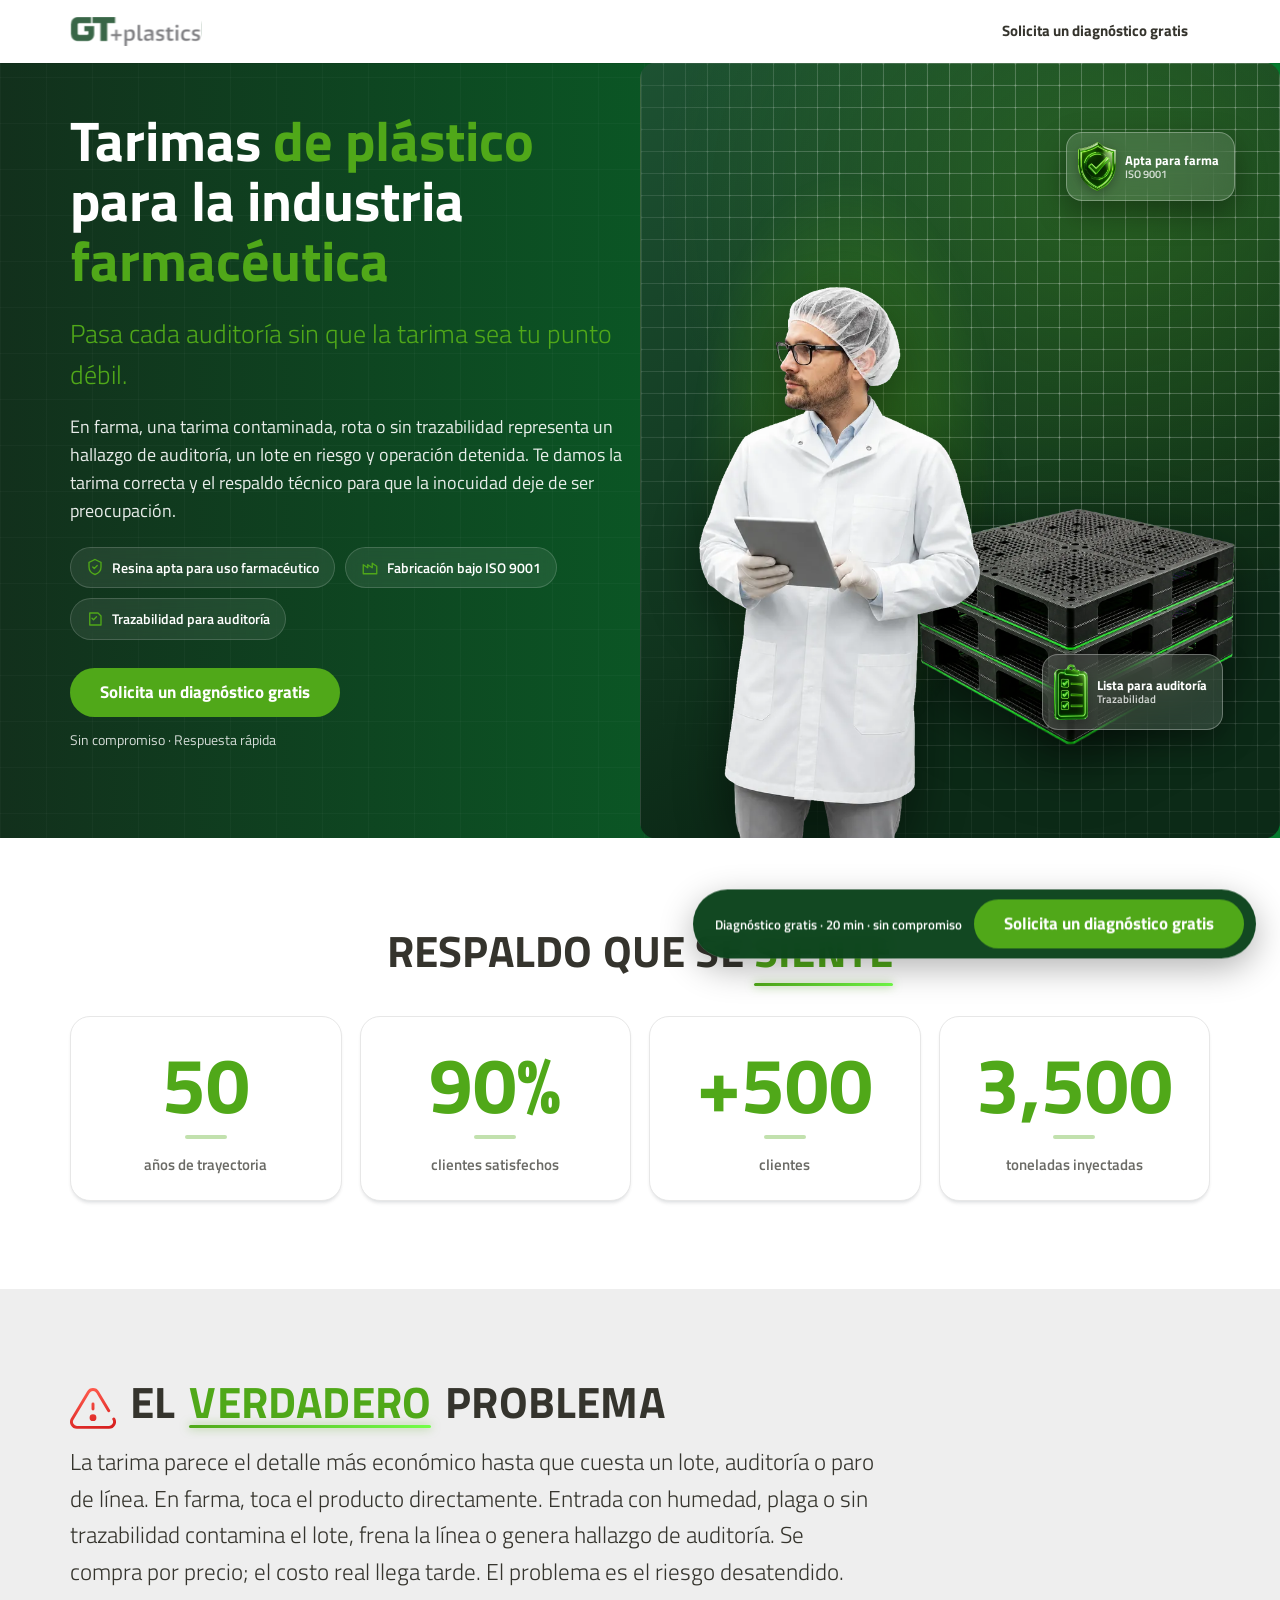
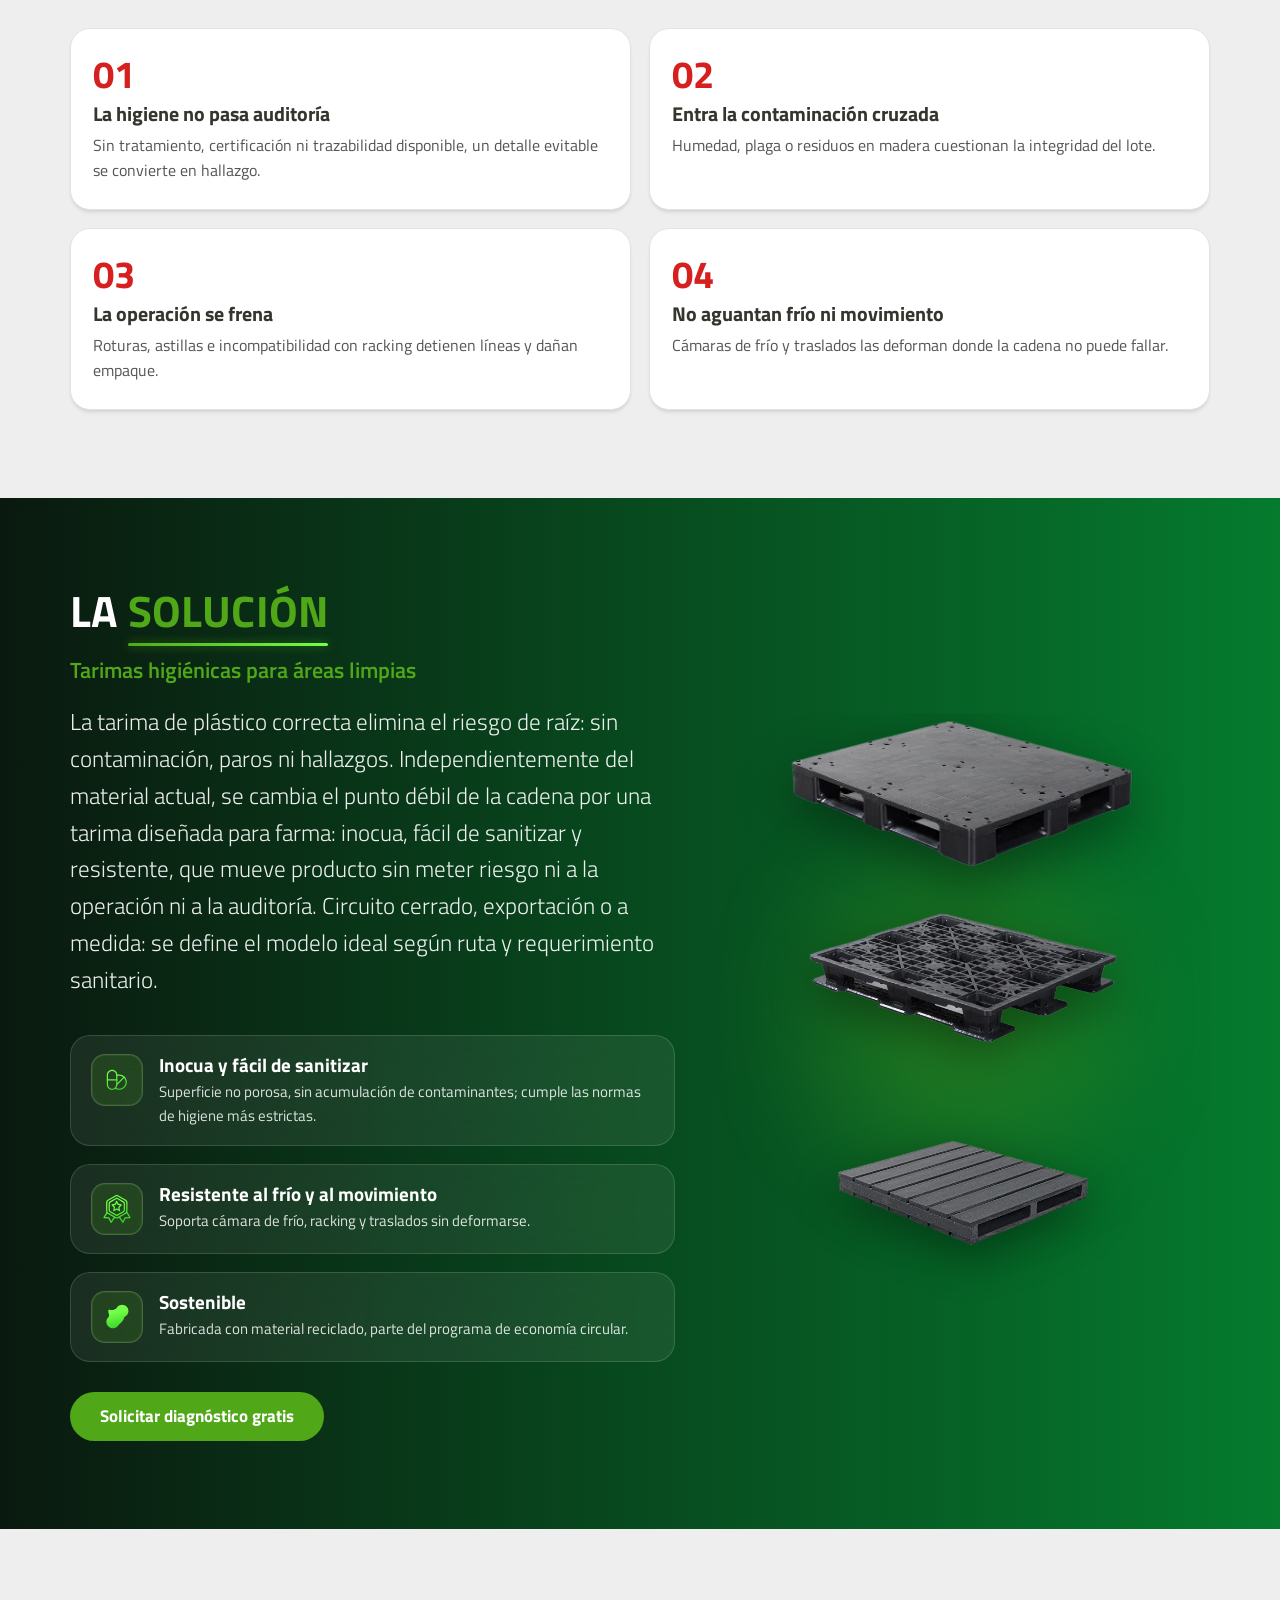
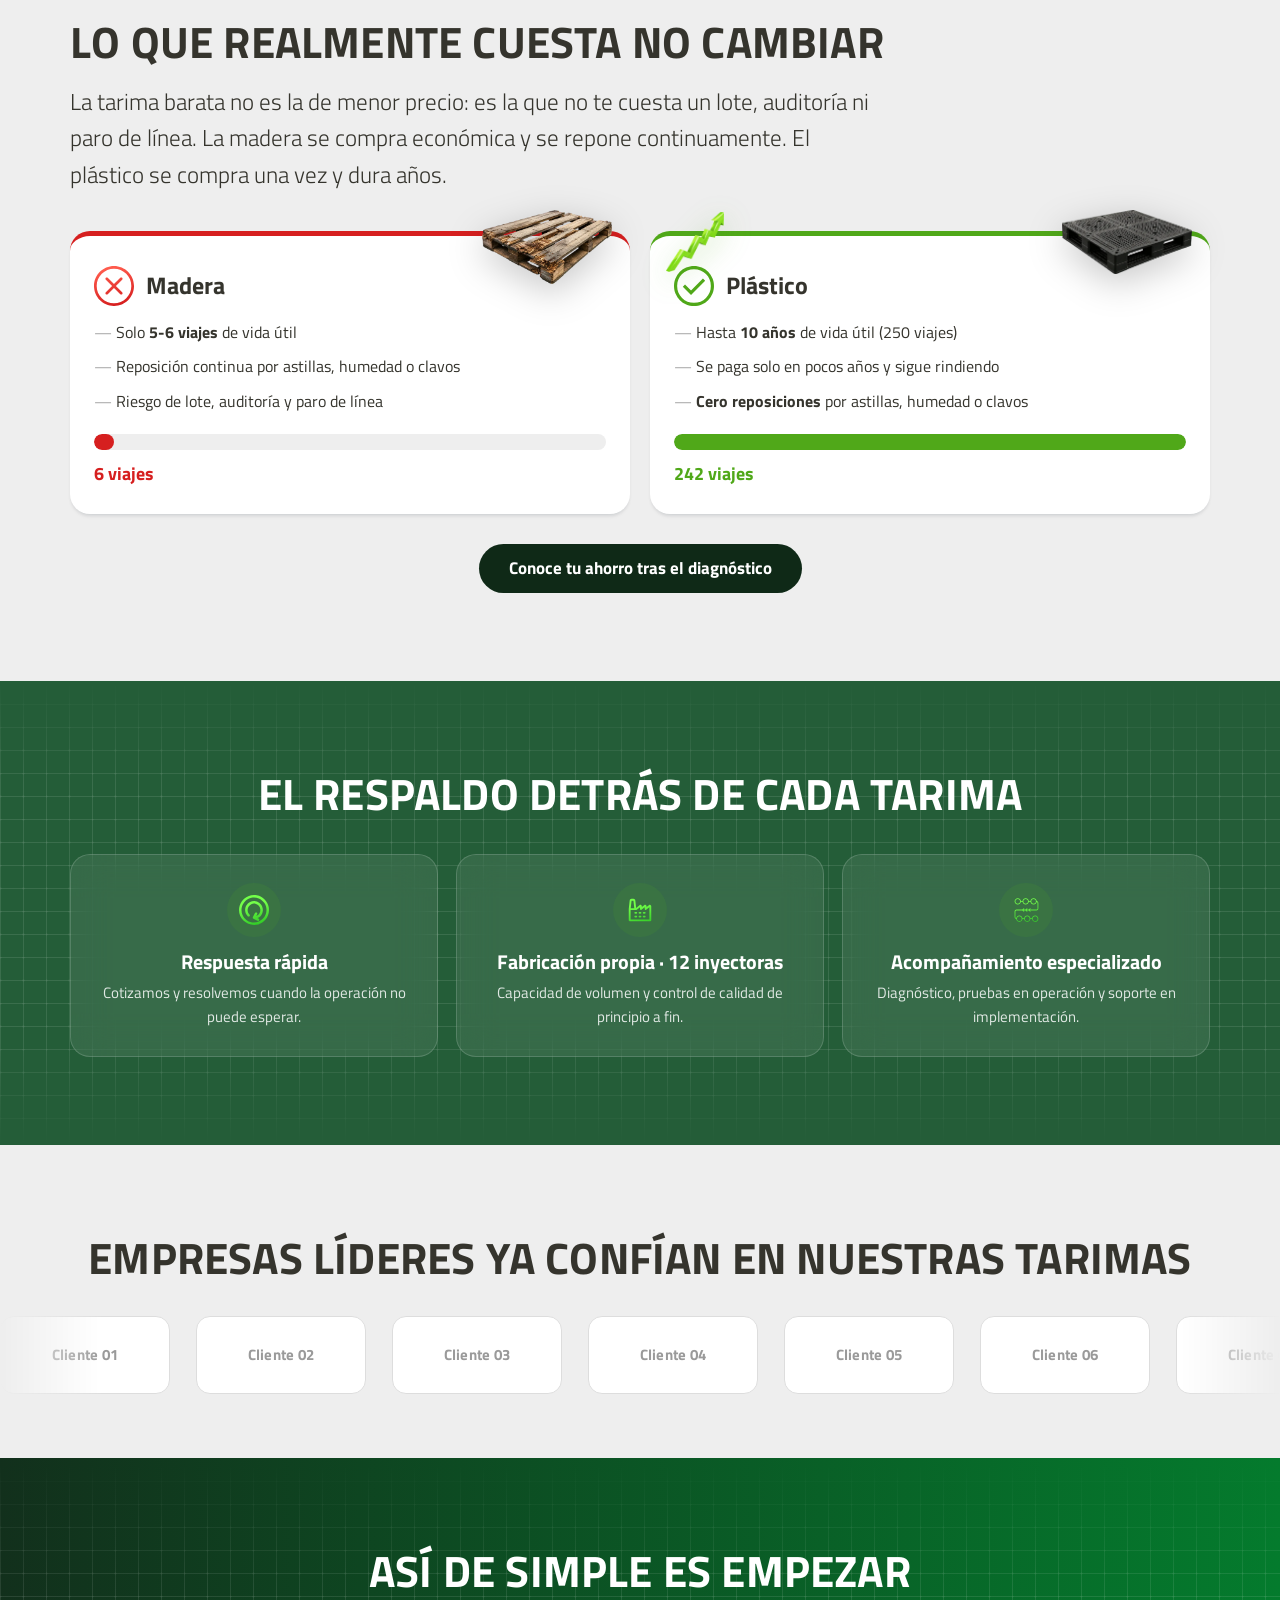
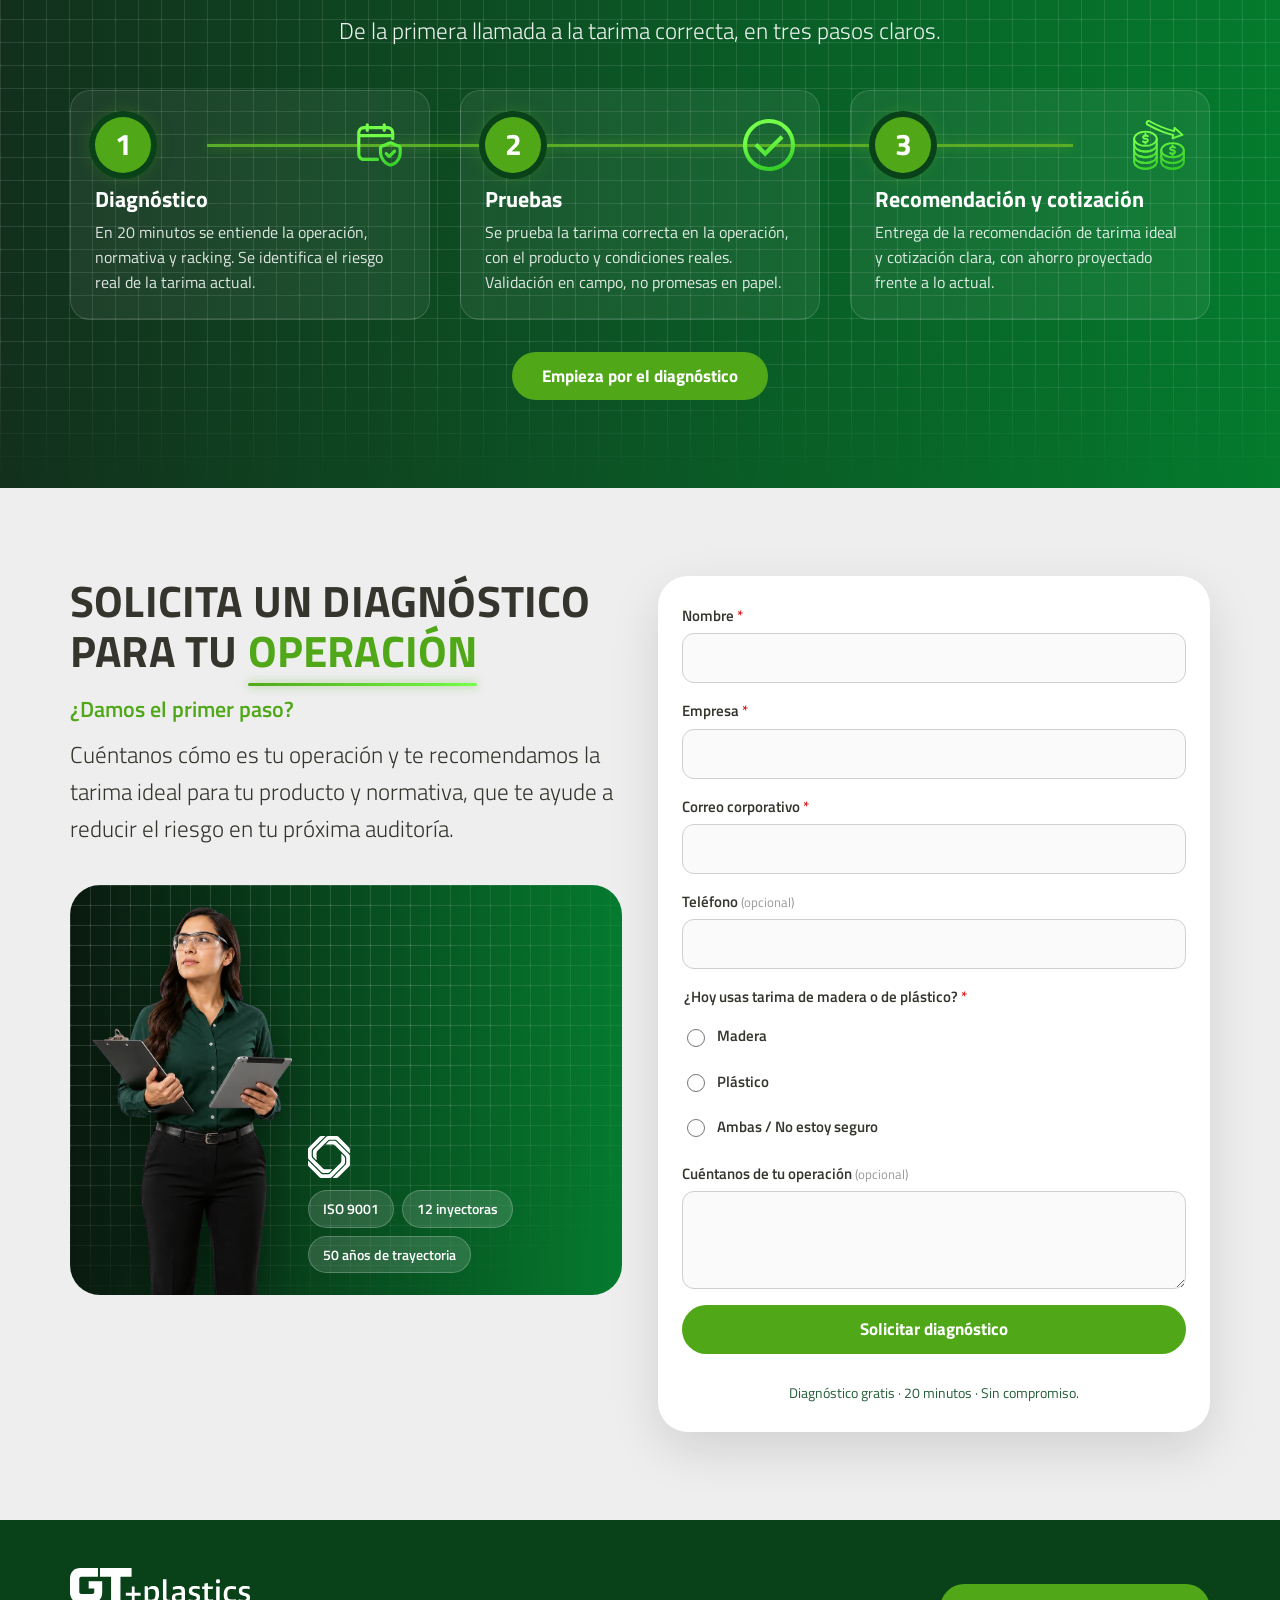
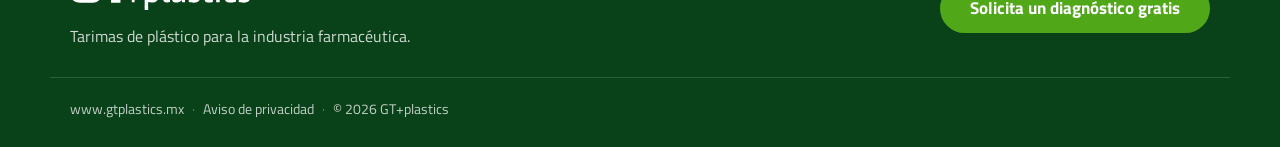
==== commit d6920b88: "Landing farma: composición hero, íconos del Figma, ritmo de secciones y assets reales - Hero: compos" ====
--- a/index.html
+++ b/index.html
@@ -30,8 +30,9 @@
 <!-- Estilos -->
 <link rel="stylesheet" href="assets/styles.css">
 
-<!-- Preload de la tarima del hero (LCP) -->
-<link rel="preload" as="image" href="assets/tarima-cerrada.webp" type="image/webp">
+<!-- Preload del hero (LCP): persona farma + tarima en composición -->
+<link rel="preload" as="image" href="assets/object-plastic-stack.webp" type="image/webp">
+<link rel="preload" as="image" href="assets/person-pharma.webp" type="image/webp">
 
 <!-- Schema JSON-LD: Organization + Service -->
 <script type="application/ld+json">
@@ -57,7 +58,7 @@
 </head>
 <body>
 
-<!-- ============ HEADER (sticky, translúcido, solo logo + CTA) ============ -->
+<!-- ============ HEADER (sticky, SIEMPRE blanco sólido, solo logo + CTA) ============ -->
 <header class="site-header" id="site-header">
   <div class="container header-inner">
     <a href="#top" class="header-logo" aria-label="GT+plastics — inicio">
@@ -107,26 +108,57 @@
         </div>
       </div>
 
-      <div class="hero__visual reveal">
-        <!-- PLACEHOLDER: foto de almacén farmacéutico limpio (no está en design system).
-             Mientras, marco verde glassmorphism con la tarima real como héroe. -->
-        <div class="hero__photo" role="img" aria-label="Almacén farmacéutico con tarimas de plástico para áreas limpias">
-          <span class="ph-tag">Placeholder: foto almacén farma</span>
-          <picture>
-            <source srcset="assets/tarima-cerrada.webp" type="image/webp">
-            <img class="hero__tarima" src="assets/tarima-cerrada.png"
-                 alt="Tarima de plástico cerrada para industria farmacéutica"
-                 width="640" height="480" decoding="async" fetchpriority="high">
-          </picture>
+      <div class="hero__visual">
+        <!-- Composición de marca en capas: rejilla + halo verde + persona farma real
+             + tarimas reales 3/4 + tarjetas glass con íconos 3D flotantes. -->
+        <div class="hero-comp reveal-img" role="img" aria-label="Especialista de farma con bata y cofia revisando una tablet junto a tarimas de plástico apiladas, con sellos de inocuidad y auditoría">
+          <span class="hero-comp__grid" aria-hidden="true"></span>
+          <span class="hero-comp__halo" aria-hidden="true"></span>
+
+          <!-- Tarima real (apilada) como apoyo, en 3/4 -->
+          <picture class="hero-comp__tarima" data-parallax="-0.05">
+            <source srcset="assets/object-plastic-stack.webp" type="image/webp">
+            <img src="assets/object-plastic-stack.png"
+                 alt=""
+                 width="320" height="237" decoding="async" fetchpriority="high">
+          </picture>
+
+          <!-- Persona protagonista: operador de farma (bata + cofia) recortado sobre el halo verde -->
+          <figure class="hero-person" data-parallax="0.05">
+            <picture>
+              <source srcset="assets/person-pharma.webp" type="image/webp">
+              <img src="assets/person-pharma.png"
+                   alt="Especialista de farma con bata y cofia revisando una tablet"
+                   width="225" height="440" decoding="async" fetchpriority="high">
+            </picture>
+          </figure>
+
+          <!-- Tarjeta glass: apta para farma / ISO 9001 (escudo 3D) -->
+          <span class="hero-chip hero-chip--farma float">
+            <picture>
+              <source srcset="assets/icon-shield.webp" type="image/webp">
+              <img src="assets/icon-shield.png" alt="" width="38" height="38" aria-hidden="true">
+            </picture>
+            <span class="hero-chip__txt"><b>Apta para farma</b>ISO 9001</span>
+          </span>
+
+          <!-- Tarjeta glass: lista para auditoría (checklist 3D) -->
+          <span class="hero-chip hero-chip--audit float float--delay">
+            <picture>
+              <source srcset="assets/icon-checklist.webp" type="image/webp">
+              <img src="assets/icon-checklist.png" alt="" width="34" height="34" aria-hidden="true">
+            </picture>
+            <span class="hero-chip__txt"><b>Lista para auditoría</b>Trazabilidad</span>
+          </span>
         </div>
       </div>
     </div>
   </section>
 
-  <!-- ===================== 2. STATS (Interest) — OSCURO ===================== -->
-  <section class="stats section--dark-solid" aria-labelledby="stats-title">
+  <!-- ===================== 2. STATS (Interest) — CLARO (rompe la adyacencia verde-sobre-verde) ===================== -->
+  <section class="stats section--light" aria-labelledby="stats-title">
     <div class="container">
-      <h2 id="stats-title" class="section-title section-title--center">RESPALDO QUE SE <span class="hl">SIENTE</span></h2>
+      <h2 id="stats-title" class="section-title section-title--center reveal">RESPALDO QUE SE <span class="hl">SIENTE</span></h2>
       <ul class="stats__grid">
         <li class="stat reveal">
           <span class="stat__num" data-count="50" data-suffix="">0</span>
@@ -153,7 +185,10 @@
   <!-- ===================== 3. DOLOR (Interest/Desire) — CLARO ===================== -->
   <section class="pain section--light" aria-labelledby="pain-title">
     <div class="container">
-      <h2 id="pain-title" class="section-title reveal">EL <span class="hl">VERDADERO</span> PROBLEMA</h2>
+      <h2 id="pain-title" class="section-title section-title--icon reveal">
+        <span class="section-title__ico" aria-hidden="true"><i class="fig-ico fig-ico--red" style="--ic:url('figma-icons/icono-lineal-09.svg')"></i></span>
+        EL <span class="hl">VERDADERO</span> PROBLEMA
+      </h2>
       <p class="lead reveal">
         La tarima parece el detalle más económico hasta que cuesta un lote, auditoría o paro de línea.
         En farma, toca el producto directamente. Entrada con humedad, plaga o sin trazabilidad contamina
@@ -202,8 +237,8 @@
 
         <div class="benefits">
           <article class="benefit reveal">
-            <span class="benefit__ico" aria-hidden="true">
-              <svg viewBox="0 0 24 24"><path d="M12 2l8 4v6c0 5-3.4 8.4-8 10-4.6-1.6-8-5-8-10V6l8-4z" fill="none" stroke="currentColor" stroke-width="1.8"/><path d="M9 12l2 2 4-4" fill="none" stroke="currentColor" stroke-width="1.8" stroke-linecap="round" stroke-linejoin="round"/></svg>
+            <span class="benefit__ico benefit__ico--figma" aria-hidden="true">
+              <i style="--ic:url('figma-icons/icono-medicina.svg')"></i>
             </span>
             <div>
               <h3 class="benefit__title">Inocua y fácil de sanitizar</h3>
@@ -211,8 +246,8 @@
             </div>
           </article>
           <article class="benefit reveal">
-            <span class="benefit__ico" aria-hidden="true">
-              <svg viewBox="0 0 24 24"><path d="M12 3v4M12 17v4M3 12h4M17 12h4M5.6 5.6l2.8 2.8M15.6 15.6l2.8 2.8M18.4 5.6l-2.8 2.8M8.4 15.6l-2.8 2.8" fill="none" stroke="currentColor" stroke-width="1.8" stroke-linecap="round"/><circle cx="12" cy="12" r="3" fill="none" stroke="currentColor" stroke-width="1.8"/></svg>
+            <span class="benefit__ico benefit__ico--figma" aria-hidden="true">
+              <i style="--ic:url('figma-icons/icono-lineal-05.svg')"></i>
             </span>
             <div>
               <h3 class="benefit__title">Resistente al frío y al movimiento</h3>
@@ -220,8 +255,8 @@
             </div>
           </article>
           <article class="benefit reveal">
-            <span class="benefit__ico" aria-hidden="true">
-              <svg viewBox="0 0 24 24"><path d="M7 7h7a4 4 0 0 1 0 8H9m-2-8L5 5m2 2L5 9m12 8H10a4 4 0 0 1 0-8h5m2 8l2 2m-2-2l2-2" fill="none" stroke="currentColor" stroke-width="1.8" stroke-linecap="round" stroke-linejoin="round"/></svg>
+            <span class="benefit__ico benefit__ico--figma" aria-hidden="true">
+              <i style="--ic:url('figma-icons/icono-iluminado-principal.svg')"></i>
             </span>
             <div>
               <h3 class="benefit__title">Sostenible</h3>
@@ -233,7 +268,7 @@
         <a href="#diagnostico" class="btn btn--pill btn--lima js-cta reveal">Solicitar diagnóstico gratis</a>
       </div>
 
-      <div class="solution__visual reveal" aria-hidden="false">
+      <div class="solution__visual reveal-img" aria-hidden="false">
         <figure class="tarima-stack">
           <picture>
             <source srcset="assets/tarima-cerrada.webp" type="image/webp">
@@ -263,7 +298,16 @@
 
       <div class="roi__compare">
         <div class="roi-col roi-col--bad reveal">
-          <h3 class="roi-col__head"><span class="mark mark--x" aria-hidden="true">✗</span> Madera</h3>
+          <!-- Tarima de madera real (refuerzo visual del problema) -->
+          <picture class="roi-col__pallet" aria-hidden="true">
+            <source srcset="assets/object-wood-pallet.webp" type="image/webp">
+            <img src="assets/object-wood-pallet.png" alt="" width="160" height="92" loading="lazy" decoding="async">
+          </picture>
+          <h3 class="roi-col__head">
+            <!-- Tache: ícono del Figma (icono-tacha) en rojo -->
+            <span class="mark mark--fig" aria-hidden="true"><i class="fig-ico fig-ico--red" style="--ic:url('figma-icons/icono-tacha.svg')"></i></span>
+            Madera
+          </h3>
           <ul class="roi-list">
             <li>Solo <strong>5-6 viajes</strong> de vida útil</li>
             <li>Reposición continua por astillas, humedad o clavos</li>
@@ -274,7 +318,21 @@
         </div>
 
         <div class="roi-col roi-col--good reveal">
-          <h3 class="roi-col__head"><span class="mark mark--check" aria-hidden="true">✓</span> Plástico</h3>
+          <!-- Flecha de crecimiento 3D (ahorro/ROI a favor del plástico) -->
+          <picture class="roi-col__growth float" aria-hidden="true">
+            <source srcset="assets/icon-flecha-crecimiento.webp" type="image/webp">
+            <img src="assets/icon-flecha-crecimiento.png" alt="" width="64" height="64" loading="lazy" decoding="async">
+          </picture>
+          <!-- Tarima de plástico real (refuerzo visual de la solución) -->
+          <picture class="roi-col__pallet" aria-hidden="true">
+            <source srcset="assets/object-plastic-pallet.webp" type="image/webp">
+            <img src="assets/object-plastic-pallet.png" alt="" width="160" height="79" loading="lazy" decoding="async">
+          </picture>
+          <h3 class="roi-col__head">
+            <!-- Palomita: ícono del Figma (icono-lineal-01) en verde -->
+            <span class="mark mark--fig" aria-hidden="true"><i class="fig-ico fig-ico--green" style="--ic:url('figma-icons/icono-lineal-01.svg')"></i></span>
+            Plástico
+          </h3>
           <ul class="roi-list">
             <li>Hasta <strong>10 años</strong> de vida útil (250 viajes)</li>
             <li>Se paga solo en pocos años y sigue rindiendo</li>
@@ -292,28 +350,23 @@
   </section>
 
   <!-- ===================== 6. RESPALDO DE FÁBRICA (Desire) — OSCURO ===================== -->
-  <section class="backing section--dark-medium" aria-labelledby="back-title">
+  <section class="backing section--dark-medium has-grid" aria-labelledby="back-title">
+    <span class="section-grid" aria-hidden="true"></span>
     <div class="container">
       <h2 id="back-title" class="section-title section-title--center reveal">EL RESPALDO DETRÁS DE CADA TARIMA</h2>
       <div class="cards cards--3">
         <article class="glass-card reveal">
-          <span class="glass-card__ico" aria-hidden="true">
-            <svg viewBox="0 0 24 24"><path d="M13 2L4 14h6l-1 8 9-12h-6l1-8z" fill="none" stroke="currentColor" stroke-width="1.8" stroke-linejoin="round"/></svg>
-          </span>
+          <span class="glass-card__ico glass-card__ico--fig" aria-hidden="true"><i class="fig-ico" style="--ic:url('figma-icons/icono-lineal-03.svg')"></i></span>
           <h3 class="glass-card__title">Respuesta rápida</h3>
           <p>Cotizamos y resolvemos cuando la operación no puede esperar.</p>
         </article>
         <article class="glass-card reveal">
-          <span class="glass-card__ico" aria-hidden="true">
-            <svg viewBox="0 0 24 24"><path d="M3 21V9l6 4V9l6 4V7l6 4v10z" fill="none" stroke="currentColor" stroke-width="1.8" stroke-linejoin="round"/></svg>
-          </span>
+          <span class="glass-card__ico glass-card__ico--fig" aria-hidden="true"><i class="fig-ico" style="--ic:url('figma-icons/icono-fabrica.svg')"></i></span>
           <h3 class="glass-card__title">Fabricación propia · 12 inyectoras</h3>
           <p>Capacidad de volumen y control de calidad de principio a fin.</p>
         </article>
         <article class="glass-card reveal">
-          <span class="glass-card__ico" aria-hidden="true">
-            <svg viewBox="0 0 24 24"><circle cx="9" cy="8" r="3" fill="none" stroke="currentColor" stroke-width="1.8"/><circle cx="17" cy="9" r="2.4" fill="none" stroke="currentColor" stroke-width="1.8"/><path d="M3.5 19c0-3 2.5-5 5.5-5s5.5 2 5.5 5M14.5 14.5c2.4.3 4 2.3 4 4.5" fill="none" stroke="currentColor" stroke-width="1.8" stroke-linecap="round"/></svg>
-          </span>
+          <span class="glass-card__ico glass-card__ico--fig" aria-hidden="true"><i class="fig-ico" style="--ic:url('figma-icons/icono-linea.svg')"></i></span>
           <h3 class="glass-card__title">Acompañamiento especializado</h3>
           <p>Diagnóstico, pruebas en operación y soporte en implementación.</p>
         </article>
@@ -352,24 +405,34 @@
   </section>
 
   <!-- ===================== 8. PROCESO (Action) — OSCURO ===================== -->
-  <section class="process section--grad1" aria-labelledby="proc-title">
+  <section class="process section--grad1 has-grid" aria-labelledby="proc-title">
+    <span class="section-grid" aria-hidden="true"></span>
     <div class="container">
       <h2 id="proc-title" class="section-title section-title--center reveal">ASÍ DE SIMPLE ES EMPEZAR</h2>
       <p class="lead lead--on-dark lead--center reveal">De la primera llamada a la tarima correcta, en tres pasos claros.</p>
 
       <ol class="steps">
         <li class="step reveal">
-          <span class="step__num">1</span>
+          <span class="step__head">
+            <span class="step__num">1</span>
+            <span class="step__ico" aria-hidden="true"><i class="fig-ico" style="--ic:url('figma-icons/icono-lineal-06.svg')"></i></span>
+          </span>
           <h3 class="step__title">Diagnóstico</h3>
           <p>En 20 minutos se entiende la operación, normativa y racking. Se identifica el riesgo real de la tarima actual.</p>
         </li>
         <li class="step reveal">
-          <span class="step__num">2</span>
+          <span class="step__head">
+            <span class="step__num">2</span>
+            <span class="step__ico" aria-hidden="true"><i class="fig-ico" style="--ic:url('figma-icons/icono-lineal-01.svg')"></i></span>
+          </span>
           <h3 class="step__title">Pruebas</h3>
           <p>Se prueba la tarima correcta en la operación, con el producto y condiciones reales. Validación en campo, no promesas en papel.</p>
         </li>
         <li class="step reveal">
-          <span class="step__num">3</span>
+          <span class="step__head">
+            <span class="step__num">3</span>
+            <span class="step__ico" aria-hidden="true"><i class="fig-ico" style="--ic:url('figma-icons/icono-lineal-11.svg')"></i></span>
+          </span>
           <h3 class="step__title">Recomendación y cotización</h3>
           <p>Entrega de la recomendación de tarima ideal y cotización clara, con ahorro proyectado frente a lo actual.</p>
         </li>
@@ -392,16 +455,24 @@
           que te ayude a reducir el riesgo en tu próxima auditoría.
         </p>
 
-        <!-- Mientras no hay foto del personal: banda verde + isotipo + badges de respaldo -->
-        <!-- PLACEHOLDER: foto del personal de GT+plastics (confirmar disponibilidad) -->
-        <div class="form-aside">
-          <img src="assets/favicon.svg" alt="" width="48" height="48" class="form-aside__iso" aria-hidden="true">
-          <ul class="form-aside__badges">
-            <li>ISO 9001</li>
-            <li>12 inyectoras</li>
-            <li>50 años de trayectoria</li>
-          </ul>
-          <span class="ph-tag ph-tag--inline">Placeholder: foto del equipo GT+plastics</span>
+        <!-- Persona real (procurement/QA, camisa verde de marca) sobre panel verde + badges -->
+        <div class="form-aside form-aside--person">
+          <figure class="form-aside__person">
+            <picture>
+              <source srcset="assets/person-procurement.webp" type="image/webp">
+              <img src="assets/person-procurement.png"
+                   alt="Especialista de GT+plastics con tablet y portapapeles, lista para tu diagnóstico"
+                   width="240" height="466" loading="lazy" decoding="async">
+            </picture>
+          </figure>
+          <div class="form-aside__body">
+            <img src="assets/favicon.svg" alt="" width="42" height="42" class="form-aside__iso" aria-hidden="true">
+            <ul class="form-aside__badges">
+              <li>ISO 9001</li>
+              <li>12 inyectoras</li>
+              <li>50 años de trayectoria</li>
+            </ul>
+          </div>
         </div>
       </div>
 
--- a/assets/styles.css
+++ b/assets/styles.css
@@ -48,8 +48,28 @@
 
 .container { width: 100%; max-width: var(--maxw); margin-inline: auto; padding-inline: 20px; }
 
-/* Palabra clave resaltada */
-.hl { color: var(--gt-acento); }
+/* Palabra clave resaltada — con subrayado/glow animado al entrar en viewport */
+.hl {
+  color: var(--gt-acento);
+  position: relative;
+  text-shadow: 0 0 0 transparent;
+}
+.hl::after {
+  content: ""; position: absolute; left: 0; bottom: -2px; height: 3px; width: 0;
+  border-radius: 3px;
+  background: linear-gradient(90deg, var(--gt-acento), #73FF49);
+  box-shadow: 0 0 10px rgba(80,168,25,.6);
+  transition: width .7s cubic-bezier(.16,1,.3,1);
+}
+/* cuando la sección/título entra (reveal.is-in) el subrayado se dibuja y emite un glow suave */
+.reveal.is-in .hl::after,
+.is-in.hl::after { width: 100%; }
+.reveal.is-in .hl { animation: hlglow 1.6s ease-out .15s 1; }
+@keyframes hlglow {
+  0% { text-shadow: 0 0 0 transparent; }
+  40% { text-shadow: 0 0 16px rgba(80,168,25,.55); }
+  100% { text-shadow: 0 0 0 transparent; }
+}
 
 /* ---------- Secciones / fondos ---------- */
 section { padding-block: 64px; position: relative; }
@@ -60,12 +80,29 @@
 .section--grad2       { background: var(--gt-grad-fondo-2); color: #fff; }
 .section--light       { background: var(--gt-gris-claro); color: var(--gt-gris-oscuro); }
 
+/* Textura de rejilla de marca (muy sutil, animada) sobre secciones oscuras */
+.has-grid { position: relative; isolation: isolate; }
+.has-grid > .container { position: relative; z-index: 1; }
+.section-grid {
+  position: absolute; inset: 0; z-index: 0; pointer-events: none;
+  background: url("rejilla.svg") top left / 46px 46px;
+  opacity: .22;
+  -webkit-mask-image: linear-gradient(180deg, transparent, #000 22%, #000 78%, transparent);
+          mask-image: linear-gradient(180deg, transparent, #000 22%, #000 78%, transparent);
+  animation: griddrift 26s linear infinite;
+  will-change: background-position;
+}
+@keyframes griddrift { to { background-position: 46px 46px; } }
+
 .section-title {
   font-size: clamp(28px, 4.6vw, 44px);
   letter-spacing: .2px;
   text-transform: uppercase;
 }
 .section-title--center { text-align: center; }
+.section-title--icon { display: flex; align-items: center; gap: 14px; flex-wrap: wrap; }
+.section-title__ico { flex: none; width: 46px; height: 46px; }
+.section-title__ico img { width: 100%; height: 100%; object-fit: contain; filter: drop-shadow(0 5px 10px rgba(0,0,0,.22)); }
 .section-subtitle { font-weight: 600; color: var(--gt-acento); margin-bottom: .8em; font-size: clamp(18px,2.4vw,22px); }
 
 .lead {
@@ -115,19 +152,19 @@
 .cta-micro { font-size: 14px; opacity: .82; margin: 12px 0 0; font-weight: 400; }
 .cta-micro--dark { color: var(--gt-verde-medio); opacity: 1; text-align: center; }
 
-/* ---------- Header ---------- */
+/* ---------- Header (SIEMPRE blanco sólido + sombra sutil) ---------- */
 .site-header {
   position: sticky; top: 0; z-index: 50;
-  background: rgba(9,65,25,.55);
-  backdrop-filter: blur(12px); -webkit-backdrop-filter: blur(12px);
-  transition: background-color .25s ease, box-shadow .25s ease;
-}
+  background: #fff;
+  box-shadow: 0 1px 0 rgba(0,0,0,.06);
+  transition: box-shadow .25s ease;
+}
+/* Micro-sombra extra al hacer scroll (el fondo no cambia) */
+.site-header.is-scrolled { box-shadow: 0 2px 16px rgba(0,0,0,.10); }
 .header-inner { display: flex; align-items: center; justify-content: space-between; gap: 12px; padding-block: 12px; }
-.header-logo { display: inline-flex; background: rgba(255,255,255,.92); padding: 8px 14px; border-radius: 40px; }
+/* Logo a color sobre blanco, sin pleca */
+.header-logo { display: inline-flex; padding: 4px 0; }
 .header-logo img { width: 120px; height: auto; }
-/* Al pasar a fondo claro (scrolled) */
-.site-header.is-light { background: rgba(255,255,255,.92); box-shadow: 0 2px 14px rgba(0,0,0,.08); }
-.site-header.is-light .header-logo { background: transparent; padding: 8px 0; }
 
 /* ---------- 1. HERO ---------- */
 .hero { padding-top: 48px; overflow: hidden; }
@@ -142,6 +179,9 @@
 }
 .hero__grid { display: grid; gap: 36px; position: relative; }
 .hero__title { font-size: clamp(32px, 7vw, 56px); line-height: 1.08; text-transform: none; }
+/* En el hero: sin subrayado en las palabras resaltadas (solo color) */
+.hero__title .hl::after { content: none; }
+.hero__title .hl { animation: none; }
 .hero__lead { font-weight: 300; font-size: clamp(19px,3vw,26px); color: var(--gt-acento); margin-bottom: .7em; }
 .hero__body { font-weight: 400; color: rgba(255,255,255,.9); max-width: 56ch; }
 
@@ -158,41 +198,99 @@
 .badge__ico { width: 18px; height: 18px; color: var(--gt-acento); flex: none; }
 .hero__cta { margin-top: 6px; }
 
-.hero__photo {
+/* ---------- HERO · composición en capas ---------- */
+.hero-comp {
   position: relative;
   border-radius: var(--gt-radius-md);
-  background: linear-gradient(135deg, rgba(36,93,56,.5), rgba(9,65,25,.7));
+  background:
+    radial-gradient(120% 90% at 75% 18%, rgba(80,168,25,.30), transparent 60%),
+    linear-gradient(150deg, #1d5232 0%, #0c2a17 70%);
   border: 1px solid rgba(255,255,255,.16);
-  padding: 28px;
-  display: grid; place-items: center;
-  min-height: 280px;
+  padding: 26px;
+  min-height: 380px;
   overflow: hidden;
-}
-.hero__tarima { max-width: 88%; filter: drop-shadow(0 22px 36px rgba(0,0,0,.45)); }
-
-.ph-tag {
-  position: absolute; top: 10px; left: 10px; z-index: 2;
-  font-size: 11px; font-weight: 600; letter-spacing: .3px;
-  background: rgba(0,0,0,.4); color: #fff; padding: 4px 9px; border-radius: 20px;
-  border: 1px dashed rgba(255,255,255,.5);
-}
-.ph-tag--inline { position: static; display: inline-block; background: rgba(9,65,25,.12); color: var(--gt-verde-oscuro); border-color: rgba(9,65,25,.4); margin-top: 10px; }
-
-/* ---------- 2. STATS ---------- */
-.stats__grid { display: grid; grid-template-columns: repeat(2, 1fr); gap: 30px 18px; margin-top: 36px; }
-.stat { text-align: center; }
+  box-shadow: 0 26px 60px rgba(0,0,0,.38);
+  isolation: isolate;
+}
+/* Rejilla de marca detrás (forma-rejilla equivalente, blanca sobre verde) */
+.hero-comp__grid {
+  position: absolute; inset: 0; z-index: 0; pointer-events: none;
+  background: url("rejilla.svg") top left / 44px 44px;
+  opacity: .5;
+  -webkit-mask-image: radial-gradient(120% 100% at 70% 30%, #000 35%, transparent 80%);
+          mask-image: radial-gradient(120% 100% at 70% 30%, #000 35%, transparent 80%);
+}
+/* Halo verde de marca detrás de la persona (profundidad) */
+.hero-comp__halo {
+  position: absolute; z-index: 1; pointer-events: none;
+  left: 4%; bottom: 0; width: 56%; height: 88%;
+  background: radial-gradient(60% 60% at 50% 45%, rgba(80,168,25,.55), rgba(80,168,25,0) 70%);
+  filter: blur(6px);
+}
+/* Persona protagonista (recorte real sobre el halo verde) */
+.hero-person {
+  position: absolute; z-index: 3; margin: 0;
+  left: 2%; bottom: -2px; width: 50%; max-width: 230px;
+}
+.hero-person img {
+  width: 100%; height: auto; display: block;
+  filter: drop-shadow(0 18px 26px rgba(0,0,0,.45));
+}
+/* Tarima héroe (apilada, detrás-derecha de la persona) */
+.hero-comp__tarima {
+  position: absolute; z-index: 2; display: block;
+  right: 4%; bottom: 8%; width: 60%; max-width: 320px;
+}
+.hero-comp__tarima img { width: 100%; filter: drop-shadow(0 20px 30px rgba(0,0,0,.5)); }
+/* Tarjetas glass flotantes con íconos 3D */
+.hero-chip {
+  position: absolute; z-index: 4;
+  display: inline-flex; align-items: center; gap: 9px;
+  font-size: 13px; font-weight: 700; color: #fff;
+  padding: 9px 15px 9px 11px; border-radius: 16px;
+  background: rgba(255,255,255,.13);
+  border: 1px solid rgba(255,255,255,.3);
+  backdrop-filter: blur(16px); -webkit-backdrop-filter: blur(16px);
+  box-shadow: 0 12px 30px rgba(0,0,0,.34);
+}
+.hero-chip img { display: block; flex: none; filter: drop-shadow(0 3px 6px rgba(0,0,0,.3)); }
+.hero-chip__txt { display: flex; flex-direction: column; line-height: 1.15; }
+.hero-chip__txt b { font-weight: 700; }
+.hero-chip__txt { font-size: 11px; font-weight: 600; color: rgba(255,255,255,.78); }
+.hero-chip__txt b { font-size: 13px; color: #fff; }
+.hero-chip--farma { top: 12px; right: 10px; }
+.hero-chip--audit { right: 18px; bottom: 18px; }
+
+/* Placeholder tag genérico (form) */
+.ph-tag--inline { position: static; display: inline-block; background: rgba(9,65,25,.12); color: var(--gt-verde-oscuro); border: 1px dashed rgba(9,65,25,.4); border-radius: 20px; padding: 4px 9px; font-size: 11px; font-weight: 600; margin-top: 10px; }
+
+/* Micro-flotación sutil (íconos/tarjetas) */
+@keyframes floaty { 0%,100% { transform: translateY(0); } 50% { transform: translateY(-7px); } }
+.float { animation: floaty 4.2s ease-in-out infinite; }
+.float--delay { animation-delay: 1.4s; animation-duration: 5s; }
+
+/* ---------- 2. STATS (banda CLARA, tarjetas blancas, números verde acento) ---------- */
+.stats { background: #fff; }
+.stats__grid { display: grid; grid-template-columns: repeat(2, 1fr); gap: 18px; margin-top: 40px; }
+.stat {
+  text-align: center;
+  background: #fff; border: 1px solid #e7e7e7; border-radius: var(--gt-radius-sm);
+  padding: 28px 16px 24px;
+  box-shadow: var(--gt-shadow-card);
+  transition: transform .2s ease, box-shadow .2s ease, border-color .2s ease;
+}
+.stat:hover { transform: translateY(-4px); border-color: var(--gt-acento); box-shadow: 0 14px 30px rgba(80,168,25,.16); }
 .stat__num {
   display: inline-block; font-weight: 700; line-height: 1;
-  font-size: clamp(44px, 11vw, 92px);
-  color: #fff;
+  font-size: clamp(40px, 9.5vw, 78px);
+  color: var(--gt-acento);
   position: relative;
 }
 .stat__num::after {
-  content: ""; display: block; width: 46px; height: 4px; margin: 12px auto 0;
-  background: var(--gt-acento); border-radius: 4px;
-  box-shadow: 0 0 14px rgba(80,168,25,.7);
-}
-.stat__label { display: block; margin-top: 14px; font-size: 15px; color: rgba(255,255,255,.8); }
+  content: ""; display: block; width: 42px; height: 4px; margin: 12px auto 0;
+  background: var(--gt-acento); border-radius: 4px; opacity: .35;
+}
+.stat__label { display: block; margin-top: 14px; font-size: 15px; font-weight: 600; color: #6b6b66; }
 .stat__num .hl { color: var(--gt-acento); }
 
 /* ---------- 3. DOLOR ---------- */
@@ -223,6 +321,44 @@
 .benefit:hover { transform: translateY(-3px); border-color: var(--gt-acento); box-shadow: 0 0 22px rgba(80,168,25,.3); }
 .benefit__ico { flex: none; width: 40px; height: 40px; color: var(--gt-acento); display: grid; place-items: center; }
 .benefit__ico svg { width: 30px; height: 30px; }
+.benefit__ico--brand img { width: 34px; height: 34px; }
+.benefit__ico--3d { width: 48px; height: 48px; }
+.benefit__ico--3d img { width: 44px; height: 44px; object-fit: contain; filter: drop-shadow(0 5px 10px rgba(0,0,0,.3)); }
+/* Íconos vectoriales del Figma, recoloreados a lima por mask para contrastar sobre verde oscuro */
+.benefit__ico--figma {
+  width: 52px; height: 52px; border-radius: 14px;
+  background: rgba(80,168,25,.16);
+  border: 1px solid rgba(255,255,255,.18);
+  box-shadow: inset 0 0 0 1px rgba(80,168,25,.18);
+  transition: background .25s ease, transform .25s ease;
+}
+.benefit__ico--figma i {
+  width: 28px; height: 28px; display: block;
+  background: linear-gradient(166deg, #73FF49 35%, #33CC27 90%);
+  -webkit-mask: var(--ic) center / contain no-repeat;
+          mask: var(--ic) center / contain no-repeat;
+}
+.benefit:hover .benefit__ico--figma { background: rgba(80,168,25,.26); transform: translateY(-1px); }
+
+/* ====== Íconos vectoriales del Figma reutilizables (recolor por CSS mask) ====== */
+.fig-ico {
+  display: inline-block; vertical-align: middle;
+  background: linear-gradient(166deg, #73FF49 35%, #33CC27 90%);
+  -webkit-mask: var(--ic) center / contain no-repeat;
+          mask: var(--ic) center / contain no-repeat;
+}
+.fig-ico--red   { background: linear-gradient(166deg, #ff5b4d 12%, #d61f1f 90%); }
+.fig-ico--green { background: #50A819; }
+/* Pain: alerta en el título */
+.section-title__ico .fig-ico { width: 100%; height: 100%; }
+/* ROI: tache / palomita en encabezados de columna */
+.mark--fig { display: inline-flex; flex: none; }
+.mark--fig .fig-ico { width: 40px; height: 40px; }
+/* Respaldo: ícono dentro de chip circular (no se rebasa) */
+.glass-card__ico--fig { width: 54px; height: 54px; background: rgba(80,168,25,.14); }
+.glass-card__ico--fig .fig-ico { width: 30px; height: 30px; }
+/* Proceso: ícono sobre el timeline */
+.step__ico .fig-ico { width: 100%; height: 100%; }
 .benefit__title { font-size: 19px; margin-bottom: .25em; }
 .benefit p { margin: 0; font-size: 15px; color: rgba(255,255,255,.85); }
 
@@ -232,23 +368,43 @@
   background: radial-gradient(circle, rgba(80,168,25,.45), transparent 65%);
   filter: blur(36px); z-index: 0;
 }
-.tarima-stack picture { position: relative; z-index: 1; }
-.tarima-stack img { filter: drop-shadow(0 16px 26px rgba(0,0,0,.4)); margin-inline: auto; }
+.tarima-stack picture { position: relative; z-index: 1; transition: transform .3s cubic-bezier(.16,1,.3,1); }
+.tarima-stack img { filter: drop-shadow(0 16px 26px rgba(0,0,0,.4)); margin-inline: auto; transition: filter .3s ease; }
 .tarima-stack picture:nth-child(2) img { transform: scale(.92); }
 .tarima-stack picture:nth-child(3) img { transform: scale(.86); }
+.tarima-stack picture:hover { transform: translateY(-6px) scale(1.03); z-index: 2; }
+.tarima-stack picture:hover img { filter: drop-shadow(0 22px 34px rgba(0,0,0,.5)) drop-shadow(0 0 22px rgba(80,168,25,.45)); }
 
 /* ---------- 5. ROI ---------- */
 .roi__compare { display: grid; gap: 20px; margin: 36px 0 30px; }
 .roi-col {
+  position: relative;
   background: #fff; border-radius: var(--gt-radius-sm); padding: 26px 24px;
   box-shadow: var(--gt-shadow-card); border-top: 5px solid transparent;
+  transition: transform .2s ease, box-shadow .2s ease;
 }
 .roi-col--bad { border-top-color: var(--gt-rojo-negativo); }
 .roi-col--good { border-top-color: var(--gt-acento); }
-.roi-col__head { font-size: 24px; display: flex; align-items: center; gap: 10px; }
-.mark { font-weight: 700; }
-.mark--x { color: var(--gt-rojo-negativo); }
-.mark--check { color: var(--gt-acento); }
+.roi-col--good:hover { transform: translateY(-4px); box-shadow: 0 16px 34px rgba(80,168,25,.18); }
+.roi-col { padding-top: 30px; }
+.roi-col__head { font-size: 24px; display: flex; align-items: center; gap: 12px; }
+/* Íconos 3D reales de tache/palomita */
+.mark--img { display: inline-flex; flex: none; }
+.mark--img img { width: auto; height: 46px; display: block; filter: drop-shadow(0 4px 8px rgba(0,0,0,.2)); }
+/* Tarima real (madera/plástico) recortada como apoyo visual de cada columna */
+.roi-col__pallet {
+  position: absolute; top: -26px; right: 18px; z-index: 1;
+  width: 130px; pointer-events: none;
+  filter: drop-shadow(0 10px 18px rgba(0,0,0,.22));
+}
+.roi-col--good .roi-col__pallet { right: 18px; }
+.roi-col__pallet img { width: 100%; height: auto; display: block; }
+/* Flecha de crecimiento 3D flotante (ahorro a favor del plástico) */
+.roi-col__growth {
+  position: absolute; top: -24px; left: 16px; z-index: 2;
+  width: 58px; height: 58px; pointer-events: none;
+}
+.roi-col__growth img { width: 60px; height: 60px; filter: drop-shadow(0 8px 14px rgba(80,168,25,.3)); }
 .roi-list { display: grid; gap: 10px; margin: 14px 0 20px; }
 .roi-list li { padding-left: 22px; position: relative; font-size: 16px; }
 .roi-list li::before { content: "—"; position: absolute; left: 0; color: #aaa; }
@@ -274,6 +430,9 @@
 .glass-card:hover { transform: translateY(-5px); background: rgba(255,255,255,.13); box-shadow: 0 12px 30px rgba(0,0,0,.25); }
 .glass-card__ico { width: 54px; height: 54px; margin: 0 auto 14px; color: var(--gt-acento); display: grid; place-items: center; border-radius: 50%; background: rgba(80,168,25,.12); }
 .glass-card__ico svg { width: 30px; height: 30px; }
+.glass-card__ico--brand img { width: 32px; height: 32px; }
+.glass-card__ico--3d { width: 58px; height: 58px; background: none; }
+.glass-card__ico--3d img { width: 100%; height: 100%; object-fit: contain; filter: drop-shadow(0 6px 12px rgba(0,0,0,.35)); }
 .glass-card__title { font-size: 20px; }
 .glass-card p { margin: 0; font-size: 15px; color: rgba(255,255,255,.85); }
 
@@ -302,14 +461,21 @@
   position: relative; padding: 26px 24px 24px;
   background: rgba(255,255,255,.06); border: 1px solid rgba(255,255,255,.14);
   border-radius: var(--gt-radius-sm);
-}
+  z-index: 2; /* la tarjeta y su número quedan por ENCIMA de la línea conectora */
+}
+.step__head { display: flex; align-items: center; justify-content: space-between; gap: 12px; margin-bottom: 14px; }
 .step__num {
-  display: grid; place-items: center;
-  width: 56px; height: 56px; margin-bottom: 14px;
+  position: relative; z-index: 3; /* círculo sólido siempre sobre la línea */
+  display: grid; place-items: center; flex: none;
+  width: 56px; height: 56px;
   font-size: 30px; font-weight: 700; color: #fff;
   background: var(--gt-acento); border-radius: 50%;
-  box-shadow: 0 0 20px rgba(80,168,25,.5);
-}
+  /* anillo sólido del color de fondo de la tarjeta: "corta" la línea conectora */
+  box-shadow: 0 0 0 6px var(--gt-verde-oscuro), 0 0 20px rgba(80,168,25,.5);
+}
+/* Ícono 3D del paso (a la derecha del número) */
+.step__ico { position: relative; z-index: 3; flex: none; width: 52px; height: 52px; }
+.step__ico img { width: 100%; height: 100%; object-fit: contain; filter: drop-shadow(0 6px 10px rgba(0,0,0,.35)); }
 .step__title { font-size: 22px; }
 .step p { margin: 0; color: rgba(255,255,255,.86); font-size: 16px; }
 .process__cta { text-align: center; }
@@ -322,10 +488,26 @@
   background: var(--gt-grad-fondo-2); color: #fff;
   border-radius: var(--gt-radius-md); text-align: center;
 }
-.form-aside__iso { margin: 0 auto 14px; filter: brightness(0) invert(1); width: 48px; }
+.form-aside__iso { margin: 0 auto 14px; filter: brightness(0) invert(1); width: 42px; }
 .form-aside__badges { display: flex; flex-wrap: wrap; gap: 8px; justify-content: center; }
 .form-aside__badges li { background: rgba(255,255,255,.14); border: 1px solid rgba(255,255,255,.22); padding: 7px 14px; border-radius: 30px; font-size: 14px; font-weight: 600; }
-.form-aside .ph-tag--inline { background: rgba(255,255,255,.14); color: #fff; border-color: rgba(255,255,255,.5); }
+/* Variante con persona real sobre el panel verde */
+.form-aside--person {
+  position: relative; overflow: hidden;
+  display: flex; align-items: flex-end; gap: 16px; text-align: left;
+  padding: 22px 22px 0;
+}
+.form-aside--person::before {
+  content: ""; position: absolute; inset: 0; z-index: 0; pointer-events: none;
+  background: url("rejilla.svg") top left / 40px 40px; opacity: .35;
+  -webkit-mask-image: radial-gradient(120% 100% at 30% 30%, #000 30%, transparent 80%);
+          mask-image: radial-gradient(120% 100% at 30% 30%, #000 30%, transparent 80%);
+}
+.form-aside__person { position: relative; z-index: 1; margin: 0; flex: none; width: 46%; max-width: 200px; align-self: flex-end; }
+.form-aside__person img { width: 100%; height: auto; display: block; filter: drop-shadow(0 14px 22px rgba(0,0,0,.4)); }
+.form-aside__body { position: relative; z-index: 1; flex: 1; padding-bottom: 22px; }
+.form-aside__body .form-aside__iso { margin: 0 0 12px; }
+.form-aside--person .form-aside__badges { justify-content: flex-start; }
 
 .form-card { background: #fff; border-radius: var(--gt-radius-md); padding: 28px 24px; box-shadow: 0 18px 50px rgba(0,0,0,.12); }
 .diag-form { display: grid; gap: 16px; }
@@ -382,6 +564,10 @@
 .reveal { opacity: 0; transform: translateY(24px); transition: opacity .55s ease, transform .55s ease; }
 .reveal.is-in { opacity: 1; transform: none; }
 
+/* Reveal con clip/scale-in para imágenes (tarimas, composición) */
+.reveal-img { opacity: 0; transform: scale(.94); clip-path: inset(8% 8% 8% 8% round 16px); transition: opacity .7s ease, transform .7s cubic-bezier(.16,1,.3,1), clip-path .7s cubic-bezier(.16,1,.3,1); }
+.reveal-img.is-in { opacity: 1; transform: none; clip-path: inset(0 0 0 0 round 16px); }
+
 /* ============================================================
    BREAKPOINTS
    ============================================================ */
@@ -396,7 +582,11 @@
 
 @media (min-width: 880px) {
   section { padding-block: 88px; }
-  .hero__grid { grid-template-columns: 1.05fr .95fr; align-items: center; gap: 48px; }
+  .hero { position: relative; min-height: 580px; }
+  .hero__grid { grid-template-columns: 1fr; align-items: center; gap: 48px; position: static; }
+  .hero__copy { max-width: min(560px, 46vw); position: relative; z-index: 2; }
+  /* La composición ocupa la mitad derecha completa del hero (full-bleed) */
+  .hero__visual { position: absolute; inset: 0 0 0 auto; width: 50vw; margin: 0; z-index: 1; }
   .solution__grid { grid-template-columns: 1.1fr .9fr; }
   .form-grid { grid-template-columns: 1fr 1fr; align-items: start; }
   .footer-grid { grid-template-columns: 1fr auto; }
@@ -413,7 +603,11 @@
   }
   .steps.is-drawn::after { width: 76%; }
   .step { background: rgba(255,255,255,.06); }
-  .hero__photo { min-height: 380px; }
+  .hero-comp { width: 100%; height: 100%; min-height: 100%; padding: 0; border: none; border-left: 1px solid rgba(255,255,255,.14); border-radius: 0; box-shadow: none; }
+  .hero-comp__tarima { max-width: 380px; width: 50%; right: 7%; bottom: 12%; }
+  .hero-person { max-width: 380px; width: 44%; left: 9%; bottom: 0; }
+  .hero-chip--farma { top: 9%; right: 7%; }
+  .hero-chip--audit { right: 9%; bottom: 14%; }
   .header-logo img { width: 132px; }
 }
 
@@ -433,6 +627,12 @@
   html { scroll-behavior: auto; }
   *, *::before, *::after { animation-duration: .001ms !important; animation-iteration-count: 1 !important; transition-duration: .001ms !important; }
   .reveal { opacity: 1; transform: none; }
+  .reveal-img { opacity: 1; transform: none; clip-path: none; }
   .marquee__track { animation: none; }
   .hero__bg { transform: none !important; }
-}
+  .float, .float--delay { animation: none; }
+  .section-grid { animation: none; }
+  .hl::after { transition: none; width: 100%; }
+  .reveal.is-in .hl { animation: none; }
+  [data-parallax] { transform: none !important; }
+}
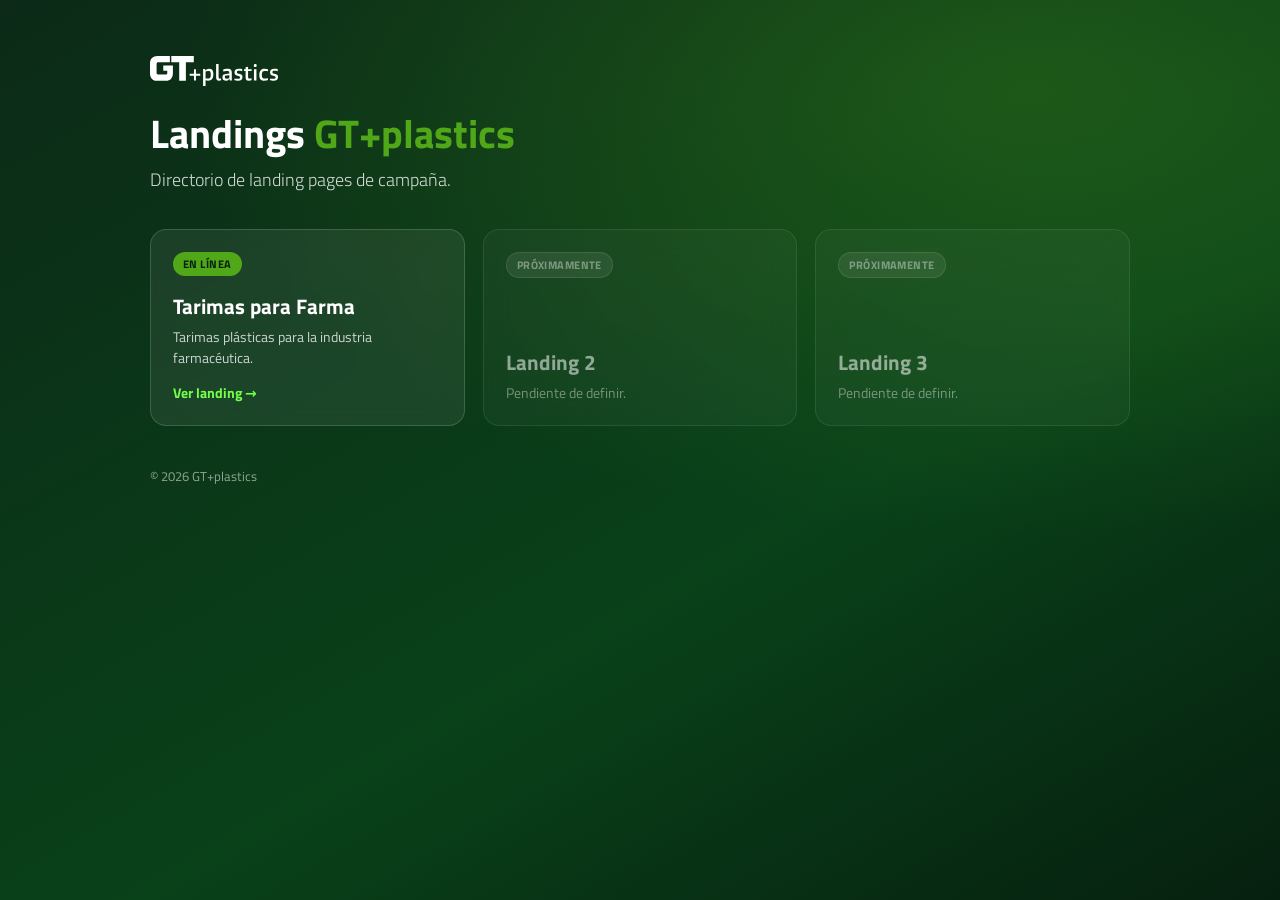
==== commit 063db5de: "Reestructura a multi-landing: farma en /farma + índice raíz (hub) Co-Authored-By: Claude Opus 4.8 <n" ====
--- a/index.html
+++ b/index.html
@@ -3,553 +3,90 @@
 <head>
 <meta charset="UTF-8">
 <meta name="viewport" content="width=device-width, initial-scale=1.0">
-
-<!-- SEO -->
-<title>Tarimas de Plástico para Farma | GT+plastics</title>
-<meta name="description" content="Tarimas plásticas para farma: inocuas, fáciles de sanitizar y listas para auditoría. Reduce el riesgo en tu operación. Solicita tu diagnóstico gratis.">
-<link rel="canonical" href="https://gtplastics.mx/es/tarimas-plasticas-farmaceutica">
-
-<!-- Open Graph / Twitter -->
-<meta property="og:type" content="website">
-<meta property="og:title" content="Tarimas de Plástico para Farma | GT+plastics">
-<meta property="og:description" content="Tarimas plásticas para farma: inocuas, fáciles de sanitizar y listas para auditoría. Reduce el riesgo en tu operación. Solicita tu diagnóstico gratis.">
-<meta property="og:url" content="https://gtplastics.mx/es/tarimas-plasticas-farmaceutica">
-<!-- OG image PENDIENTE: arte final. Provisional = banner del design system -->
-<meta property="og:image" content="https://gtplastics.mx/assets/og-image.png">
-<meta property="og:locale" content="es_MX">
-<meta name="twitter:card" content="summary_large_image">
-
-<!-- Favicon (isotipo GT Plastics) -->
-<link rel="icon" type="image/svg+xml" href="assets/favicon.svg">
-
-<!-- Fuentes -->
+<title>Landings | GT+plastics</title>
+<meta name="robots" content="noindex">
+<link rel="icon" type="image/svg+xml" href="/farma/assets/favicon.svg">
 <link rel="preconnect" href="https://fonts.googleapis.com">
 <link rel="preconnect" href="https://fonts.gstatic.com" crossorigin>
 <link href="https://fonts.googleapis.com/css2?family=Titillium+Web:wght@300;400;600;700&display=swap" rel="stylesheet">
-
-<!-- Estilos -->
-<link rel="stylesheet" href="assets/styles.css">
-
-<!-- Preload del hero (LCP): persona farma + tarima en composición -->
-<link rel="preload" as="image" href="assets/object-plastic-stack.webp" type="image/webp">
-<link rel="preload" as="image" href="assets/person-pharma.webp" type="image/webp">
-
-<!-- Schema JSON-LD: Organization + Service -->
-<script type="application/ld+json">
-{
-  "@context": "https://schema.org",
-  "@graph": [
-    {
-      "@type": "Organization",
-      "name": "GT+plastics",
-      "url": "https://gtplastics.mx",
-      "logo": "https://gtplastics.mx/assets/logo-header.svg"
-    },
-    {
-      "@type": "Service",
-      "name": "Diagnóstico de tarimas para farma",
-      "serviceType": "Tarimas de plástico para la industria farmacéutica",
-      "provider": { "@type": "Organization", "name": "GT+plastics" },
-      "areaServed": { "@type": "Country", "name": "México" }
-    }
-  ]
-}
-</script>
+<style>
+  :root { --verde-osc:#094119; --verde-med:#245D38; --acento:#50A819; --lima:#73FF49; }
+  * { box-sizing: border-box; margin: 0; padding: 0; }
+  body {
+    font-family: "Titillium Web", system-ui, sans-serif;
+    color: #fff; min-height: 100vh;
+    background:
+      radial-gradient(120% 90% at 80% 10%, rgba(80,168,25,.28), transparent 55%),
+      linear-gradient(150deg, #0c2a17 0%, #094119 60%, #06200f 100%);
+    display: flex; flex-direction: column; align-items: center;
+    padding: 56px 20px;
+  }
+  .wrap { width: 100%; max-width: 980px; }
+  header { display: flex; align-items: center; gap: 16px; margin-bottom: 8px; }
+  header img { height: 30px; }
+  h1 { font-size: clamp(26px, 5vw, 40px); font-weight: 700; margin-top: 26px; line-height: 1.1; }
+  h1 .hl { color: var(--acento); }
+  .sub { font-weight: 300; font-size: 18px; color: rgba(255,255,255,.8); margin: 10px 0 36px; }
+  .grid { display: grid; gap: 18px; grid-template-columns: 1fr; }
+  @media (min-width: 720px) { .grid { grid-template-columns: repeat(3, 1fr); } }
+  .card {
+    display: flex; flex-direction: column; justify-content: space-between;
+    min-height: 180px; padding: 22px;
+    border-radius: 16px; text-decoration: none; color: #fff;
+    background: rgba(255,255,255,.07);
+    border: 1px solid rgba(255,255,255,.16);
+    backdrop-filter: blur(12px); -webkit-backdrop-filter: blur(12px);
+    transition: transform .2s ease, border-color .2s ease, box-shadow .2s ease;
+  }
+  .card--live:hover { transform: translateY(-4px); border-color: var(--acento); box-shadow: 0 0 26px rgba(80,168,25,.3); }
+  .card--soon { opacity: .55; cursor: default; }
+  .tag { display: inline-block; font-size: 11px; font-weight: 700; letter-spacing: .04em; text-transform: uppercase;
+         padding: 4px 10px; border-radius: 20px; align-self: flex-start; }
+  .tag--live { background: var(--acento); color: #06200f; }
+  .tag--soon { background: rgba(255,255,255,.14); color: rgba(255,255,255,.8); border: 1px solid rgba(255,255,255,.2); }
+  .card h2 { font-size: 21px; font-weight: 700; margin: 14px 0 4px; }
+  .card p { font-size: 14px; color: rgba(255,255,255,.78); }
+  .go { margin-top: 14px; font-weight: 700; color: var(--lima); font-size: 14px; }
+  footer { margin-top: 40px; font-size: 13px; color: rgba(255,255,255,.55); }
+</style>
 </head>
 <body>
+  <div class="wrap">
+    <header>
+      <img src="/farma/assets/logo-gtplastics-blanco.svg" alt="GT+plastics">
+    </header>
+    <h1>Landings <span class="hl">GT+plastics</span></h1>
+    <p class="sub">Directorio de landing pages de campaña.</p>
 
-<!-- ============ HEADER (sticky, SIEMPRE blanco sólido, solo logo + CTA) ============ -->
-<header class="site-header" id="site-header">
-  <div class="container header-inner">
-    <a href="#top" class="header-logo" aria-label="GT+plastics — inicio">
-      <img src="assets/logo-header.svg" alt="GT+plastics" width="132" height="29" decoding="async">
-    </a>
-    <a href="#diagnostico" class="btn btn--pill btn--header js-cta"><span class="btn--header__full">Solicita un diagnóstico gratis</span><span class="btn--header__short">Diagnóstico gratis</span></a>
-  </div>
-</header>
+    <div class="grid">
+      <a class="card card--live" href="/farma/">
+        <span class="tag tag--live">En línea</span>
+        <div>
+          <h2>Tarimas para Farma</h2>
+          <p>Tarimas plásticas para la industria farmacéutica.</p>
+        </div>
+        <span class="go">Ver landing →</span>
+      </a>
 
-<main id="top">
-
-  <!-- ===================== 1. HERO (Attention) — OSCURO ===================== -->
-  <section class="hero section--dark" id="hero">
-    <div class="hero__bg" aria-hidden="true"></div>
-    <div class="container hero__grid">
-      <div class="hero__copy reveal">
-        <!-- H1 semántico con keyword completa; display resalta FARMACÉUTICA -->
-        <h1 class="hero__title">
-          Tarimas <span class="hl">de plástico</span> para la industria <span class="hl">farmacéutica</span>
-        </h1>
-        <p class="hero__lead">Pasa cada auditoría sin que la tarima sea tu punto débil.</p>
-        <p class="hero__body">
-          En farma, una tarima contaminada, rota o sin trazabilidad representa un hallazgo de
-          auditoría, un lote en riesgo y operación detenida. Te damos la tarima correcta y el
-          respaldo técnico para que la inocuidad deje de ser preocupación.
-        </p>
-
-        <ul class="badges" aria-label="Respaldos">
-          <li class="badge">
-            <svg class="badge__ico" viewBox="0 0 24 24" aria-hidden="true"><path d="M12 2l8 4v6c0 5-3.4 8.4-8 10-4.6-1.6-8-5-8-10V6l8-4z" fill="none" stroke="currentColor" stroke-width="1.8"/><path d="M9 12l2 2 4-4" fill="none" stroke="currentColor" stroke-width="1.8" stroke-linecap="round" stroke-linejoin="round"/></svg>
-            Resina apta para uso farmacéutico
-          </li>
-          <li class="badge">
-            <svg class="badge__ico" viewBox="0 0 24 24" aria-hidden="true"><path d="M3 21V9l6 4V9l6 4V7l6 4v10z" fill="none" stroke="currentColor" stroke-width="1.8" stroke-linejoin="round"/></svg>
-            Fabricación bajo ISO 9001
-          </li>
-          <li class="badge">
-            <svg class="badge__ico" viewBox="0 0 24 24" aria-hidden="true"><path d="M5 4h11l4 4v12H5z" fill="none" stroke="currentColor" stroke-width="1.8" stroke-linejoin="round"/><path d="M8 11l2 2 4-4" fill="none" stroke="currentColor" stroke-width="1.8" stroke-linecap="round" stroke-linejoin="round"/></svg>
-            Trazabilidad para auditoría
-          </li>
-        </ul>
-
-        <div class="hero__cta">
-          <a href="#diagnostico" class="btn btn--pill btn--lima js-cta">Solicita un diagnóstico gratis</a>
-          <!-- microcopy nuevo — confirmar -->
-          <p class="cta-micro">Sin compromiso · Respuesta rápida</p>
+      <div class="card card--soon">
+        <span class="tag tag--soon">Próximamente</span>
+        <div>
+          <h2>Landing 2</h2>
+          <p>Pendiente de definir.</p>
         </div>
       </div>
 
-      <div class="hero__visual">
-        <!-- Composición de marca en capas: rejilla + halo verde + persona farma real
-             + tarimas reales 3/4 + tarjetas glass con íconos 3D flotantes. -->
-        <div class="hero-comp reveal-img" role="img" aria-label="Especialista de farma con bata y cofia revisando una tablet junto a tarimas de plástico apiladas, con sellos de inocuidad y auditoría">
-          <span class="hero-comp__grid" aria-hidden="true"></span>
-          <span class="hero-comp__halo" aria-hidden="true"></span>
-
-          <!-- Tarima real (apilada) como apoyo, en 3/4 -->
-          <picture class="hero-comp__tarima" data-parallax="-0.05">
-            <source srcset="assets/object-plastic-stack.webp" type="image/webp">
-            <img src="assets/object-plastic-stack.png"
-                 alt=""
-                 width="320" height="237" decoding="async" fetchpriority="high">
-          </picture>
-
-          <!-- Persona protagonista: operador de farma (bata + cofia) recortado sobre el halo verde -->
-          <figure class="hero-person" data-parallax="0.05">
-            <picture>
-              <source srcset="assets/person-pharma.webp" type="image/webp">
-              <img src="assets/person-pharma.png"
-                   alt="Especialista de farma con bata y cofia revisando una tablet"
-                   width="225" height="440" decoding="async" fetchpriority="high">
-            </picture>
-          </figure>
-
-          <!-- Tarjeta glass: apta para farma / ISO 9001 (escudo 3D) -->
-          <span class="hero-chip hero-chip--farma float">
-            <picture>
-              <source srcset="assets/icon-shield.webp" type="image/webp">
-              <img src="assets/icon-shield.png" alt="" width="38" height="38" aria-hidden="true">
-            </picture>
-            <span class="hero-chip__txt"><b>Apta para farma</b>ISO 9001</span>
-          </span>
-
-          <!-- Tarjeta glass: lista para auditoría (checklist 3D) -->
-          <span class="hero-chip hero-chip--audit float float--delay">
-            <picture>
-              <source srcset="assets/icon-checklist.webp" type="image/webp">
-              <img src="assets/icon-checklist.png" alt="" width="34" height="34" aria-hidden="true">
-            </picture>
-            <span class="hero-chip__txt"><b>Lista para auditoría</b>Trazabilidad</span>
-          </span>
+      <div class="card card--soon">
+        <span class="tag tag--soon">Próximamente</span>
+        <div>
+          <h2>Landing 3</h2>
+          <p>Pendiente de definir.</p>
         </div>
       </div>
     </div>
-  </section>
 
-  <!-- ===================== 2. STATS (Interest) — CLARO (rompe la adyacencia verde-sobre-verde) ===================== -->
-  <section class="stats section--light" aria-labelledby="stats-title">
-    <div class="container">
-      <h2 id="stats-title" class="section-title section-title--center reveal">RESPALDO QUE SE <span class="hl">SIENTE</span></h2>
-      <ul class="stats__grid">
-        <li class="stat reveal">
-          <span class="stat__num" data-count="50" data-suffix="">0</span>
-          <span class="stat__label">años de trayectoria</span>
-        </li>
-        <li class="stat reveal">
-          <span class="stat__num" data-count="90" data-suffix="%">0</span>
-          <span class="stat__label">clientes satisfechos</span>
-        </li>
-        <li class="stat reveal">
-          <span class="stat__num" data-count="500" data-prefix="+">0</span>
-          <span class="stat__label">clientes</span>
-        </li>
-        <li class="stat reveal">
-          <span class="stat__num" data-count="3500" data-format="thousands">0</span>
-          <span class="stat__label">toneladas inyectadas</span>
-        </li>
-        <!-- PENDIENTE (confirmar con cliente): % tarimas recicladas · nº industrias · nº países.
-             No se publican hasta confirmar (regla del blueprint M2). -->
-      </ul>
-    </div>
-  </section>
-
-  <!-- ===================== 3. DOLOR (Interest/Desire) — CLARO ===================== -->
-  <section class="pain section--light" aria-labelledby="pain-title">
-    <div class="container">
-      <h2 id="pain-title" class="section-title section-title--icon reveal">
-        <span class="section-title__ico" aria-hidden="true"><i class="fig-ico fig-ico--red" style="--ic:url('figma-icons/icono-lineal-09.svg')"></i></span>
-        EL <span class="hl">VERDADERO</span> PROBLEMA
-      </h2>
-      <p class="lead reveal">
-        La tarima parece el detalle más económico hasta que cuesta un lote, auditoría o paro de línea.
-        En farma, toca el producto directamente. Entrada con humedad, plaga o sin trazabilidad contamina
-        el lote, frena la línea o genera hallazgo de auditoría. Se compra por precio; el costo real llega
-        tarde. El problema es el riesgo desatendido.
-      </p>
-
-      <div class="cards cards--4">
-        <article class="pain-card reveal">
-          <span class="pain-card__num">01</span>
-          <h3 class="pain-card__title">La higiene no pasa auditoría</h3>
-          <p>Sin tratamiento, certificación ni trazabilidad disponible, un detalle evitable se convierte en hallazgo.</p>
-        </article>
-        <article class="pain-card reveal">
-          <span class="pain-card__num">02</span>
-          <h3 class="pain-card__title">Entra la contaminación cruzada</h3>
-          <p>Humedad, plaga o residuos en madera cuestionan la integridad del lote.</p>
-        </article>
-        <article class="pain-card reveal">
-          <span class="pain-card__num">03</span>
-          <h3 class="pain-card__title">La operación se frena</h3>
-          <p>Roturas, astillas e incompatibilidad con racking detienen líneas y dañan empaque.</p>
-        </article>
-        <article class="pain-card reveal">
-          <span class="pain-card__num">04</span>
-          <h3 class="pain-card__title">No aguantan frío ni movimiento</h3>
-          <p>Cámaras de frío y traslados las deforman donde la cadena no puede fallar.</p>
-        </article>
-      </div>
-    </div>
-  </section>
-
-  <!-- ===================== 4. SOLUCIÓN (Desire) — OSCURO ===================== -->
-  <section class="solution section--grad2" aria-labelledby="sol-title">
-    <div class="container solution__grid">
-      <div class="solution__copy">
-        <h2 id="sol-title" class="section-title reveal">LA <span class="hl">SOLUCIÓN</span></h2>
-        <p class="section-subtitle reveal">Tarimas higiénicas para áreas limpias</p>
-        <p class="lead lead--on-dark reveal">
-          La tarima de plástico correcta elimina el riesgo de raíz: sin contaminación, paros ni hallazgos.
-          Independientemente del material actual, se cambia el punto débil de la cadena por una tarima
-          diseñada para farma: inocua, fácil de sanitizar y resistente, que mueve producto sin meter riesgo
-          ni a la operación ni a la auditoría. Circuito cerrado, exportación o a medida: se define el modelo
-          ideal según ruta y requerimiento sanitario.
-        </p>
-
-        <div class="benefits">
-          <article class="benefit reveal">
-            <span class="benefit__ico benefit__ico--figma" aria-hidden="true">
-              <i style="--ic:url('figma-icons/icono-medicina.svg')"></i>
-            </span>
-            <div>
-              <h3 class="benefit__title">Inocua y fácil de sanitizar</h3>
-              <p>Superficie no porosa, sin acumulación de contaminantes; cumple las normas de higiene más estrictas.</p>
-            </div>
-          </article>
-          <article class="benefit reveal">
-            <span class="benefit__ico benefit__ico--figma" aria-hidden="true">
-              <i style="--ic:url('figma-icons/icono-lineal-05.svg')"></i>
-            </span>
-            <div>
-              <h3 class="benefit__title">Resistente al frío y al movimiento</h3>
-              <p>Soporta cámara de frío, racking y traslados sin deformarse.</p>
-            </div>
-          </article>
-          <article class="benefit reveal">
-            <span class="benefit__ico benefit__ico--figma" aria-hidden="true">
-              <i style="--ic:url('figma-icons/icono-iluminado-principal.svg')"></i>
-            </span>
-            <div>
-              <h3 class="benefit__title">Sostenible</h3>
-              <p>Fabricada con material reciclado, parte del programa de economía circular.</p>
-            </div>
-          </article>
-        </div>
-
-        <a href="#diagnostico" class="btn btn--pill btn--lima js-cta reveal">Solicitar diagnóstico gratis</a>
-      </div>
-
-      <div class="solution__visual reveal-img" aria-hidden="false">
-        <figure class="tarima-stack">
-          <picture>
-            <source srcset="assets/tarima-cerrada.webp" type="image/webp">
-            <img src="assets/tarima-cerrada.png" alt="Tarima plástica cerrada para circuito cerrado e higiene" width="360" height="270" loading="lazy" decoding="async">
-          </picture>
-          <picture>
-            <source srcset="assets/tarima-calada.webp" type="image/webp">
-            <img src="assets/tarima-calada.png" alt="Tarima plástica calada con traversa para exportación" width="360" height="270" loading="lazy" decoding="async">
-          </picture>
-          <picture>
-            <source srcset="assets/tarima-eco.webp" type="image/webp">
-            <img src="assets/tarima-eco.png" alt="Ecotarima de plástico reciclado, opción sostenible y a medida" width="360" height="270" loading="lazy" decoding="async">
-          </picture>
-        </figure>
-      </div>
-    </div>
-  </section>
-
-  <!-- ===================== 5. ROI (Desire) — CLARO ===================== -->
-  <section class="roi section--light" aria-labelledby="roi-title">
-    <div class="container">
-      <h2 id="roi-title" class="section-title reveal">LO QUE REALMENTE CUESTA NO CAMBIAR</h2>
-      <p class="lead reveal">
-        La tarima barata no es la de menor precio: es la que no te cuesta un lote, auditoría ni paro de
-        línea. La madera se compra económica y se repone continuamente. El plástico se compra una vez y dura años.
-      </p>
-
-      <div class="roi__compare">
-        <div class="roi-col roi-col--bad reveal">
-          <!-- Tarima de madera real (refuerzo visual del problema) -->
-          <picture class="roi-col__pallet" aria-hidden="true">
-            <source srcset="assets/object-wood-pallet.webp" type="image/webp">
-            <img src="assets/object-wood-pallet.png" alt="" width="160" height="92" loading="lazy" decoding="async">
-          </picture>
-          <h3 class="roi-col__head">
-            <!-- Tache: ícono del Figma (icono-tacha) en rojo -->
-            <span class="mark mark--fig" aria-hidden="true"><i class="fig-ico fig-ico--red" style="--ic:url('figma-icons/icono-tacha.svg')"></i></span>
-            Madera
-          </h3>
-          <ul class="roi-list">
-            <li>Solo <strong>5-6 viajes</strong> de vida útil</li>
-            <li>Reposición continua por astillas, humedad o clavos</li>
-            <li>Riesgo de lote, auditoría y paro de línea</li>
-          </ul>
-          <div class="roi-bar" aria-hidden="true"><span class="roi-bar__fill roi-bar__fill--wood" data-bar="6"></span></div>
-          <p class="roi-bar__cap"><span class="roi-bar__cap-num" data-count="6">0</span> viajes</p>
-        </div>
-
-        <div class="roi-col roi-col--good reveal">
-          <!-- Flecha de crecimiento 3D (ahorro/ROI a favor del plástico) -->
-          <picture class="roi-col__growth float" aria-hidden="true">
-            <source srcset="assets/icon-flecha-crecimiento.webp" type="image/webp">
-            <img src="assets/icon-flecha-crecimiento.png" alt="" width="64" height="64" loading="lazy" decoding="async">
-          </picture>
-          <!-- Tarima de plástico real (refuerzo visual de la solución) -->
-          <picture class="roi-col__pallet" aria-hidden="true">
-            <source srcset="assets/object-plastic-pallet.webp" type="image/webp">
-            <img src="assets/object-plastic-pallet.png" alt="" width="160" height="79" loading="lazy" decoding="async">
-          </picture>
-          <h3 class="roi-col__head">
-            <!-- Palomita: ícono del Figma (icono-lineal-01) en verde -->
-            <span class="mark mark--fig" aria-hidden="true"><i class="fig-ico fig-ico--green" style="--ic:url('figma-icons/icono-lineal-01.svg')"></i></span>
-            Plástico
-          </h3>
-          <ul class="roi-list">
-            <li>Hasta <strong>10 años</strong> de vida útil (250 viajes)</li>
-            <li>Se paga solo en pocos años y sigue rindiendo</li>
-            <li><strong>Cero reposiciones</strong> por astillas, humedad o clavos</li>
-          </ul>
-          <div class="roi-bar" aria-hidden="true"><span class="roi-bar__fill roi-bar__fill--plastic" data-bar="250"></span></div>
-          <p class="roi-bar__cap"><span class="roi-bar__cap-num" data-count="250">0</span> viajes</p>
-        </div>
-      </div>
-
-      <div class="roi__cta reveal">
-        <a href="#diagnostico" class="btn btn--pill btn--dark js-cta">Conoce tu ahorro tras el diagnóstico</a>
-      </div>
-    </div>
-  </section>
-
-  <!-- ===================== 6. RESPALDO DE FÁBRICA (Desire) — OSCURO ===================== -->
-  <section class="backing section--dark-medium has-grid" aria-labelledby="back-title">
-    <span class="section-grid" aria-hidden="true"></span>
-    <div class="container">
-      <h2 id="back-title" class="section-title section-title--center reveal">EL RESPALDO DETRÁS DE CADA TARIMA</h2>
-      <div class="cards cards--3">
-        <article class="glass-card reveal">
-          <span class="glass-card__ico glass-card__ico--fig" aria-hidden="true"><i class="fig-ico" style="--ic:url('figma-icons/icono-lineal-03.svg')"></i></span>
-          <h3 class="glass-card__title">Respuesta rápida</h3>
-          <p>Cotizamos y resolvemos cuando la operación no puede esperar.</p>
-        </article>
-        <article class="glass-card reveal">
-          <span class="glass-card__ico glass-card__ico--fig" aria-hidden="true"><i class="fig-ico" style="--ic:url('figma-icons/icono-fabrica.svg')"></i></span>
-          <h3 class="glass-card__title">Fabricación propia · 12 inyectoras</h3>
-          <p>Capacidad de volumen y control de calidad de principio a fin.</p>
-        </article>
-        <article class="glass-card reveal">
-          <span class="glass-card__ico glass-card__ico--fig" aria-hidden="true"><i class="fig-ico" style="--ic:url('figma-icons/icono-linea.svg')"></i></span>
-          <h3 class="glass-card__title">Acompañamiento especializado</h3>
-          <p>Diagnóstico, pruebas en operación y soporte en implementación.</p>
-        </article>
-      </div>
-    </div>
-  </section>
-
-  <!-- ===================== 7. CLIENTES (Desire / prueba social) — CLARO ===================== -->
-  <section class="clients section--light" aria-labelledby="clients-title">
-    <div class="container">
-      <h2 id="clients-title" class="section-title section-title--center reveal">Empresas líderes ya confían en nuestras tarimas</h2>
-    </div>
-    <!-- PLACEHOLDER: logos de clientes reales (6-10) PENDIENTES de confirmar con cliente.
-         Marquee con slots en gris hasta recibirlos. -->
-    <div class="marquee" aria-label="Clientes (logos de muestra — pendientes de confirmar)">
-      <div class="marquee__track">
-        <span class="logo-slot">Cliente 01</span>
-        <span class="logo-slot">Cliente 02</span>
-        <span class="logo-slot">Cliente 03</span>
-        <span class="logo-slot">Cliente 04</span>
-        <span class="logo-slot">Cliente 05</span>
-        <span class="logo-slot">Cliente 06</span>
-        <span class="logo-slot">Cliente 07</span>
-        <span class="logo-slot">Cliente 08</span>
-        <!-- duplicado para loop continuo -->
-        <span class="logo-slot" aria-hidden="true">Cliente 01</span>
-        <span class="logo-slot" aria-hidden="true">Cliente 02</span>
-        <span class="logo-slot" aria-hidden="true">Cliente 03</span>
-        <span class="logo-slot" aria-hidden="true">Cliente 04</span>
-        <span class="logo-slot" aria-hidden="true">Cliente 05</span>
-        <span class="logo-slot" aria-hidden="true">Cliente 06</span>
-        <span class="logo-slot" aria-hidden="true">Cliente 07</span>
-        <span class="logo-slot" aria-hidden="true">Cliente 08</span>
-      </div>
-    </div>
-  </section>
-
-  <!-- ===================== 8. PROCESO (Action) — OSCURO ===================== -->
-  <section class="process section--grad1 has-grid" aria-labelledby="proc-title">
-    <span class="section-grid" aria-hidden="true"></span>
-    <div class="container">
-      <h2 id="proc-title" class="section-title section-title--center reveal">ASÍ DE SIMPLE ES EMPEZAR</h2>
-      <p class="lead lead--on-dark lead--center reveal">De la primera llamada a la tarima correcta, en tres pasos claros.</p>
-
-      <ol class="steps">
-        <li class="step reveal">
-          <span class="step__head">
-            <span class="step__num">1</span>
-            <span class="step__ico" aria-hidden="true"><i class="fig-ico" style="--ic:url('figma-icons/icono-lineal-06.svg')"></i></span>
-          </span>
-          <h3 class="step__title">Diagnóstico</h3>
-          <p>En 20 minutos se entiende la operación, normativa y racking. Se identifica el riesgo real de la tarima actual.</p>
-        </li>
-        <li class="step reveal">
-          <span class="step__head">
-            <span class="step__num">2</span>
-            <span class="step__ico" aria-hidden="true"><i class="fig-ico" style="--ic:url('figma-icons/icono-lineal-01.svg')"></i></span>
-          </span>
-          <h3 class="step__title">Pruebas</h3>
-          <p>Se prueba la tarima correcta en la operación, con el producto y condiciones reales. Validación en campo, no promesas en papel.</p>
-        </li>
-        <li class="step reveal">
-          <span class="step__head">
-            <span class="step__num">3</span>
-            <span class="step__ico" aria-hidden="true"><i class="fig-ico" style="--ic:url('figma-icons/icono-lineal-11.svg')"></i></span>
-          </span>
-          <h3 class="step__title">Recomendación y cotización</h3>
-          <p>Entrega de la recomendación de tarima ideal y cotización clara, con ahorro proyectado frente a lo actual.</p>
-        </li>
-      </ol>
-
-      <div class="process__cta reveal">
-        <a href="#diagnostico" class="btn btn--pill btn--lima js-cta">Empieza por el diagnóstico</a>
-      </div>
-    </div>
-  </section>
-
-  <!-- ===================== 9. FORMULARIO (Action) — CLARO ===================== -->
-  <section class="form-section section--light" id="diagnostico" aria-labelledby="form-title">
-    <div class="container form-grid">
-      <div class="form-copy reveal">
-        <h2 id="form-title" class="section-title">SOLICITA UN DIAGNÓSTICO PARA TU <span class="hl">OPERACIÓN</span></h2>
-        <p class="form-subtitle">¿Damos el primer paso?</p>
-        <p class="lead">
-          Cuéntanos cómo es tu operación y te recomendamos la tarima ideal para tu producto y normativa,
-          que te ayude a reducir el riesgo en tu próxima auditoría.
-        </p>
-
-        <!-- Persona real (procurement/QA, camisa verde de marca) sobre panel verde + badges -->
-        <div class="form-aside form-aside--person">
-          <figure class="form-aside__person">
-            <picture>
-              <source srcset="assets/person-procurement.webp" type="image/webp">
-              <img src="assets/person-procurement.png"
-                   alt="Especialista de GT+plastics con tablet y portapapeles, lista para tu diagnóstico"
-                   width="240" height="466" loading="lazy" decoding="async">
-            </picture>
-          </figure>
-          <div class="form-aside__body">
-            <img src="assets/favicon.svg" alt="" width="42" height="42" class="form-aside__iso" aria-hidden="true">
-            <ul class="form-aside__badges">
-              <li>ISO 9001</li>
-              <li>12 inyectoras</li>
-              <li>50 años de trayectoria</li>
-            </ul>
-          </div>
-        </div>
-      </div>
-
-      <div class="form-card reveal">
-        <!-- HubSpot Portal ID / Form ID PENDIENTE.
-             Cuando exista el portal, reemplazar este <form> por el embed de HubSpot.
-             El campo de calificación mapea a la propiedad HubSpot: tipo_de_tarima_actual -->
-        <form id="diagnostico-form" class="diag-form" novalidate>
-          <div class="field">
-            <label for="f-nombre">Nombre <span class="req">*</span></label>
-            <input type="text" id="f-nombre" name="nombre" autocomplete="name" required>
-          </div>
-          <div class="field">
-            <label for="f-empresa">Empresa <span class="req">*</span></label>
-            <input type="text" id="f-empresa" name="empresa" autocomplete="organization" required>
-          </div>
-          <div class="field">
-            <label for="f-email">Correo corporativo <span class="req">*</span></label>
-            <input type="email" id="f-email" name="email" autocomplete="email" required>
-          </div>
-          <div class="field">
-            <label for="f-telefono">Teléfono <span class="opt">(opcional)</span></label>
-            <input type="tel" id="f-telefono" name="telefono" autocomplete="tel">
-          </div>
-
-          <fieldset class="field field--radio">
-            <legend>¿Hoy usas tarima de madera o de plástico? <span class="req">*</span></legend>
-            <label class="radio"><input type="radio" name="tipo_de_tarima_actual" value="madera" required> Madera</label>
-            <label class="radio"><input type="radio" name="tipo_de_tarima_actual" value="plastico"> Plástico</label>
-            <label class="radio"><input type="radio" name="tipo_de_tarima_actual" value="ambas_no_seguro"> Ambas / No estoy seguro</label>
-          </fieldset>
-
-          <div class="field">
-            <label for="f-mensaje">Cuéntanos de tu operación <span class="opt">(opcional)</span></label>
-            <textarea id="f-mensaje" name="mensaje" rows="3"></textarea>
-          </div>
-
-          <button type="submit" class="btn btn--pill btn--lima btn--block">Solicitar diagnóstico</button>
-          <!-- microcopy nuevo — confirmar -->
-          <p class="cta-micro cta-micro--dark">Diagnóstico gratis · 20 minutos · Sin compromiso.</p>
-
-          <p class="form-status" id="form-status" role="status" aria-live="polite" hidden></p>
-        </form>
-      </div>
-    </div>
-  </section>
-
-</main>
-
-<!-- ===================== FOOTER — OSCURO ===================== -->
-<footer class="site-footer section--dark-solid">
-  <div class="container footer-grid">
-    <div class="footer-brand">
-      <!-- Logo GT Plastics en BLANCO (versión del design system) sobre fondo oscuro -->
-      <img src="assets/logo-gtplastics-blanco.svg" alt="GT+plastics" width="180" height="42">
-      <p class="footer-tagline">Tarimas de plástico para la industria farmacéutica.</p>
-    </div>
-    <div class="footer-cta">
-      <a href="#diagnostico" class="btn btn--pill btn--lima js-cta">Solicita un diagnóstico gratis</a>
-    </div>
+    <footer>© <span id="y">2026</span> GT+plastics</footer>
   </div>
-  <div class="container footer-bottom">
-    <a href="https://www.gtplastics.mx" class="footer-link">www.gtplastics.mx</a>
-    <span class="footer-sep" aria-hidden="true">·</span>
-    <!-- Enlace de aviso de privacidad PENDIENTE de URL real -->
-    <a href="#" class="footer-link">Aviso de privacidad</a>
-    <span class="footer-sep" aria-hidden="true">·</span>
-    <span class="footer-copy">© <span id="year">2026</span> GT+plastics</span>
-  </div>
-</footer>
-
-<!-- Sticky CTA (móvil: barra inferior / desktop: botón flotante) -->
-<div class="sticky-cta" id="sticky-cta" hidden>
-  <span class="sticky-cta__text">Diagnóstico gratis · 20 min · sin compromiso</span>
-  <a href="#diagnostico" class="btn btn--pill btn--lima js-cta">Solicita un diagnóstico gratis</a>
-</div>
-
-<script src="assets/script.js" defer></script>
+  <script>document.getElementById('y').textContent = new Date().getFullYear();</script>
 </body>
 </html>
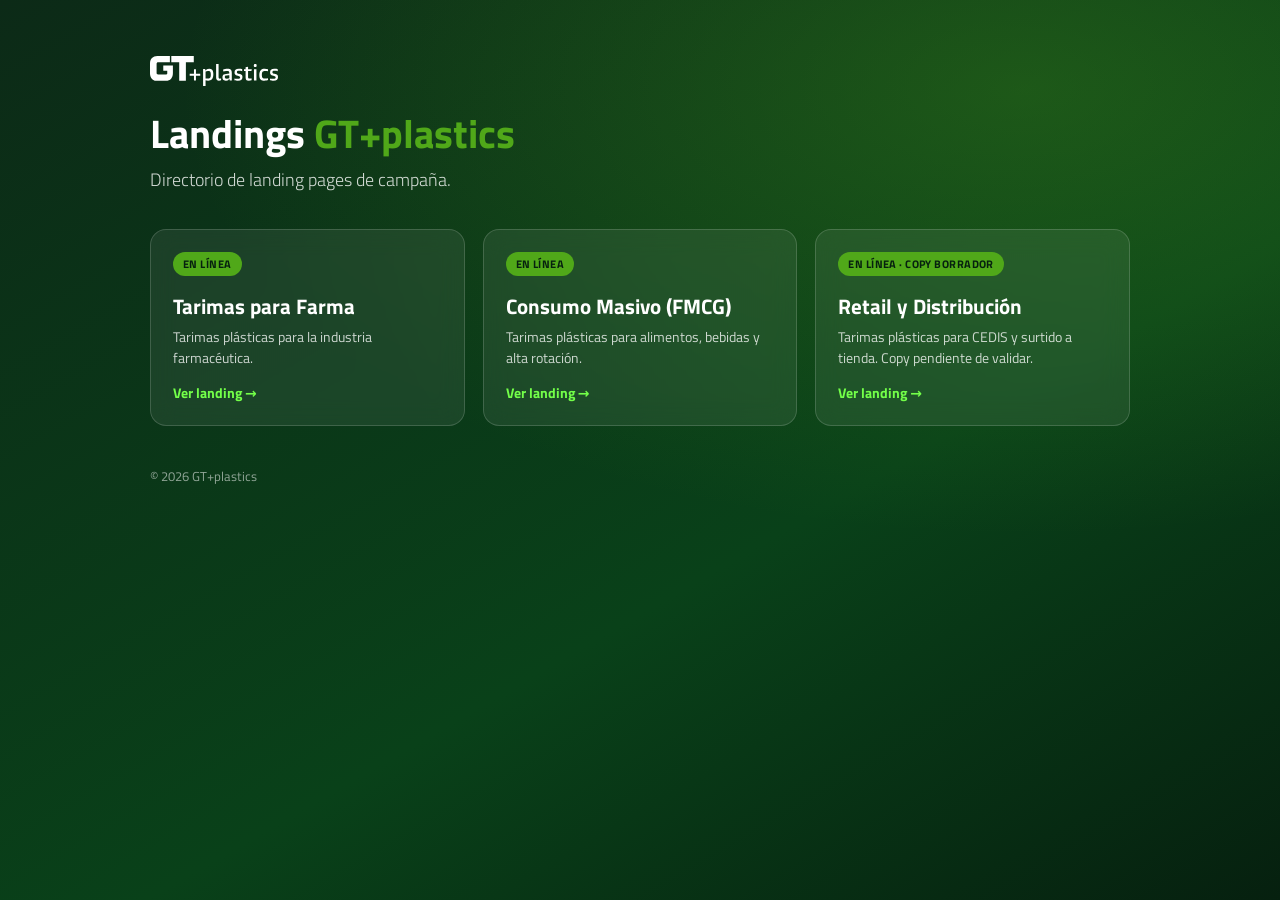
==== commit e43f5153: "Agrega landings FMCG y Retail (reusan plantilla farma) + hub actualizado - /fmcg/: copy real del cli" ====
--- a/index.html
+++ b/index.html
@@ -68,21 +68,23 @@
         <span class="go">Ver landing →</span>
       </a>
 
-      <div class="card card--soon">
-        <span class="tag tag--soon">Próximamente</span>
+      <a class="card card--live" href="/fmcg/">
+        <span class="tag tag--live">En línea</span>
         <div>
-          <h2>Landing 2</h2>
-          <p>Pendiente de definir.</p>
+          <h2>Consumo Masivo (FMCG)</h2>
+          <p>Tarimas plásticas para alimentos, bebidas y alta rotación.</p>
         </div>
-      </div>
+        <span class="go">Ver landing →</span>
+      </a>
 
-      <div class="card card--soon">
-        <span class="tag tag--soon">Próximamente</span>
+      <a class="card card--live" href="/retail/">
+        <span class="tag tag--live">En línea · copy borrador</span>
         <div>
-          <h2>Landing 3</h2>
-          <p>Pendiente de definir.</p>
+          <h2>Retail y Distribución</h2>
+          <p>Tarimas plásticas para CEDIS y surtido a tienda. Copy pendiente de validar.</p>
         </div>
-      </div>
+        <span class="go">Ver landing →</span>
+      </a>
     </div>
 
     <footer>© <span id="y">2026</span> GT+plastics</footer>
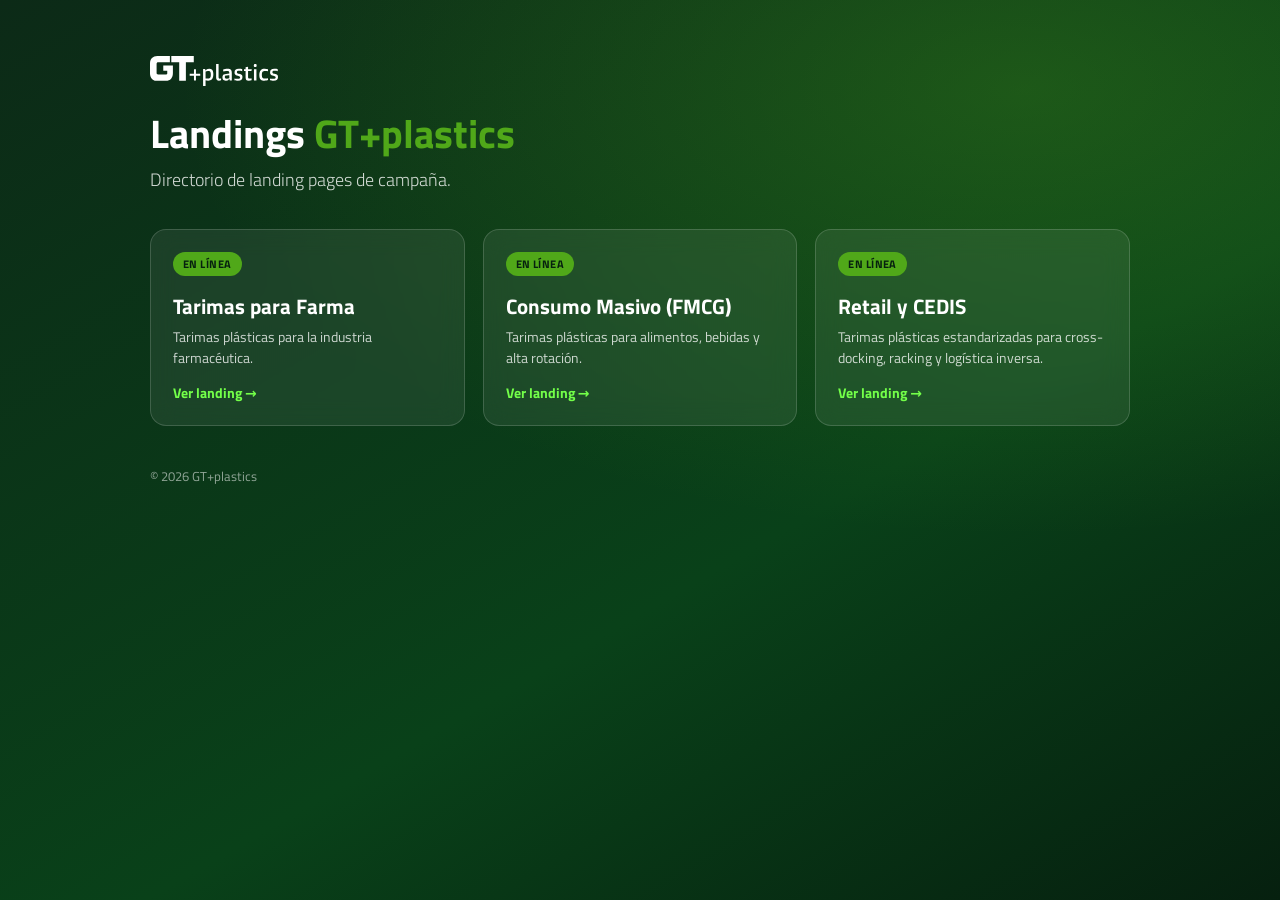
==== commit 7f6c35ea: "Hub: tarjeta Retail actualizada (copy real, ya no borrador) Co-Authored-By: Claude Opus 4.8 <noreply" ====
--- a/index.html
+++ b/index.html
@@ -5,7 +5,7 @@
 <meta name="viewport" content="width=device-width, initial-scale=1.0">
 <title>Landings | GT+plastics</title>
 <meta name="robots" content="noindex">
-<link rel="icon" type="image/svg+xml" href="/farma/assets/favicon.svg">
+<link rel="icon" type="image/svg+xml" href="farma/assets/favicon.svg">
 <link rel="preconnect" href="https://fonts.googleapis.com">
 <link rel="preconnect" href="https://fonts.gstatic.com" crossorigin>
 <link href="https://fonts.googleapis.com/css2?family=Titillium+Web:wght@300;400;600;700&display=swap" rel="stylesheet">
@@ -53,13 +53,13 @@
 <body>
   <div class="wrap">
     <header>
-      <img src="/farma/assets/logo-gtplastics-blanco.svg" alt="GT+plastics">
+      <img src="farma/assets/logo-gtplastics-blanco.svg" alt="GT+plastics">
     </header>
     <h1>Landings <span class="hl">GT+plastics</span></h1>
     <p class="sub">Directorio de landing pages de campaña.</p>
 
     <div class="grid">
-      <a class="card card--live" href="/farma/">
+      <a class="card card--live" href="farma/">
         <span class="tag tag--live">En línea</span>
         <div>
           <h2>Tarimas para Farma</h2>
@@ -68,7 +68,7 @@
         <span class="go">Ver landing →</span>
       </a>
 
-      <a class="card card--live" href="/fmcg/">
+      <a class="card card--live" href="fmcg/">
         <span class="tag tag--live">En línea</span>
         <div>
           <h2>Consumo Masivo (FMCG)</h2>
@@ -77,11 +77,11 @@
         <span class="go">Ver landing →</span>
       </a>
 
-      <a class="card card--live" href="/retail/">
-        <span class="tag tag--live">En línea · copy borrador</span>
+      <a class="card card--live" href="retail/">
+        <span class="tag tag--live">En línea</span>
         <div>
-          <h2>Retail y Distribución</h2>
-          <p>Tarimas plásticas para CEDIS y surtido a tienda. Copy pendiente de validar.</p>
+          <h2>Retail y CEDIS</h2>
+          <p>Tarimas plásticas estandarizadas para cross-docking, racking y logística inversa.</p>
         </div>
         <span class="go">Ver landing →</span>
       </a>
